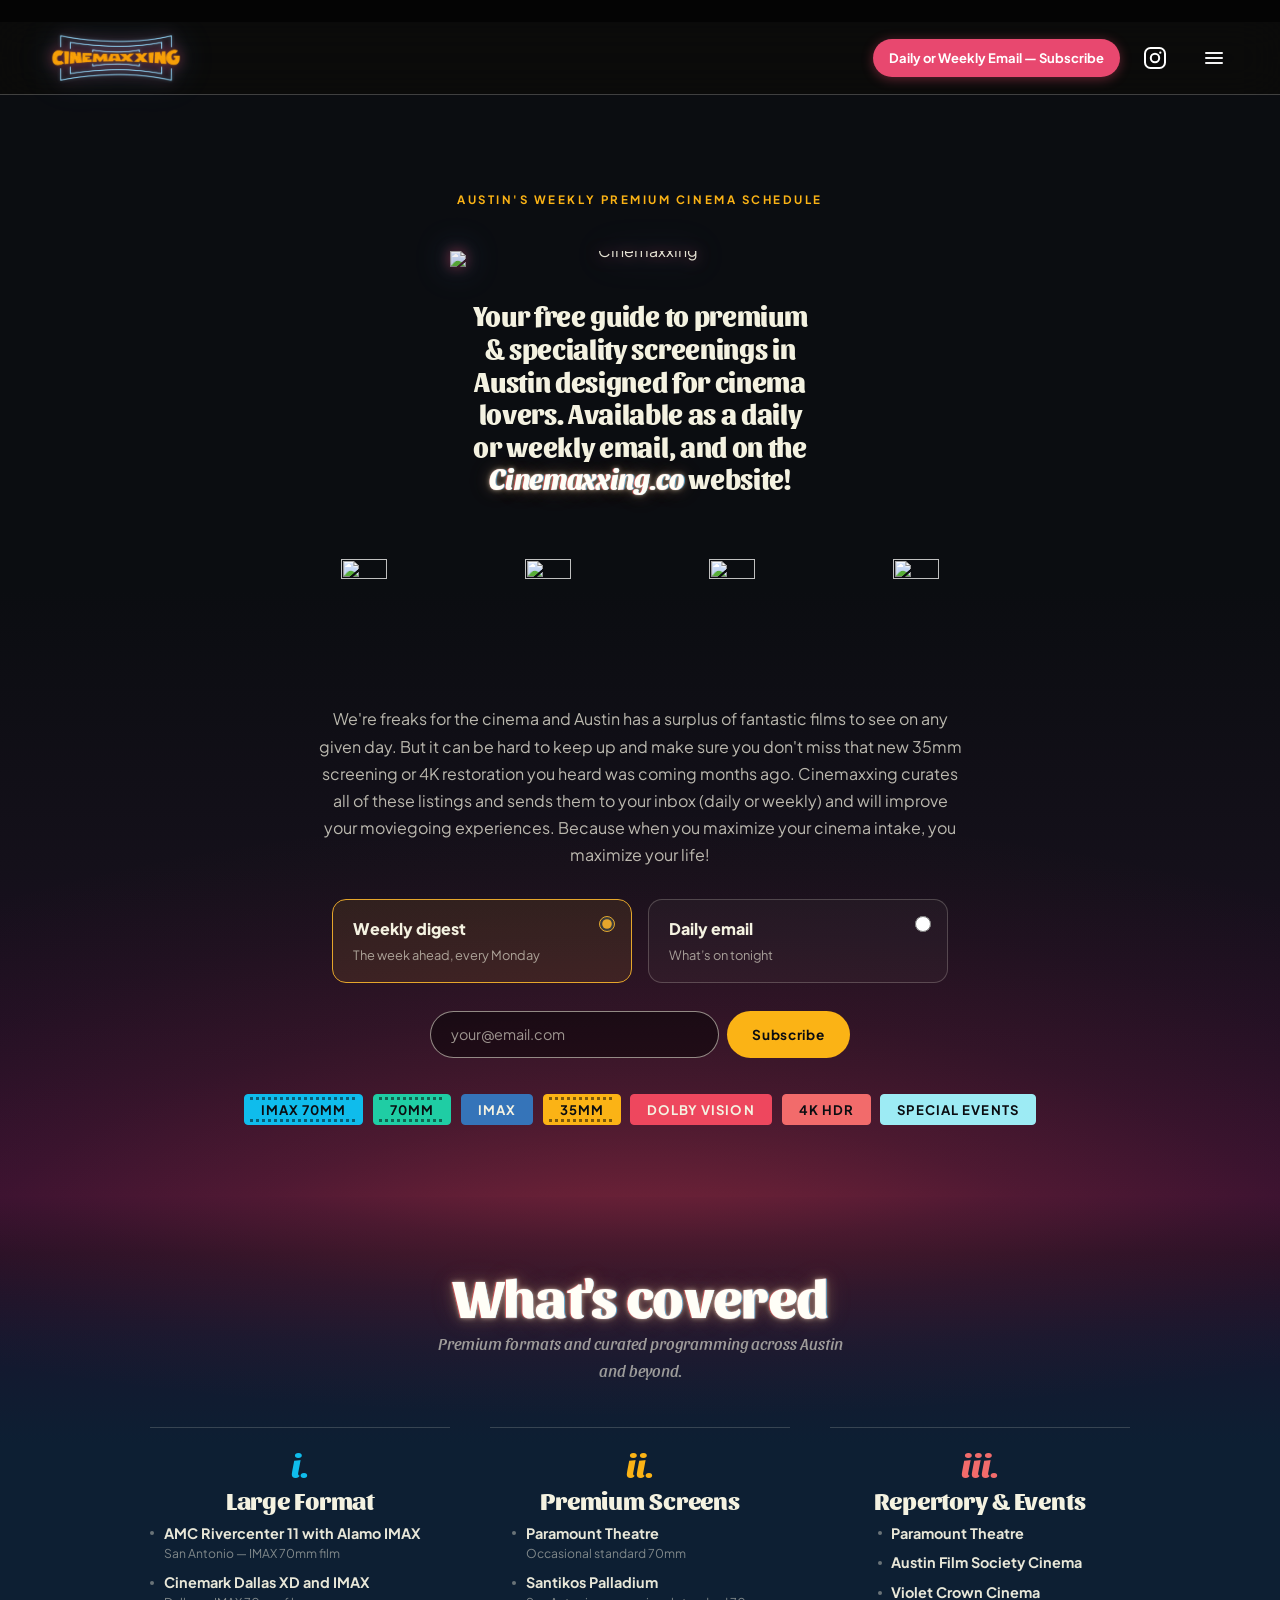
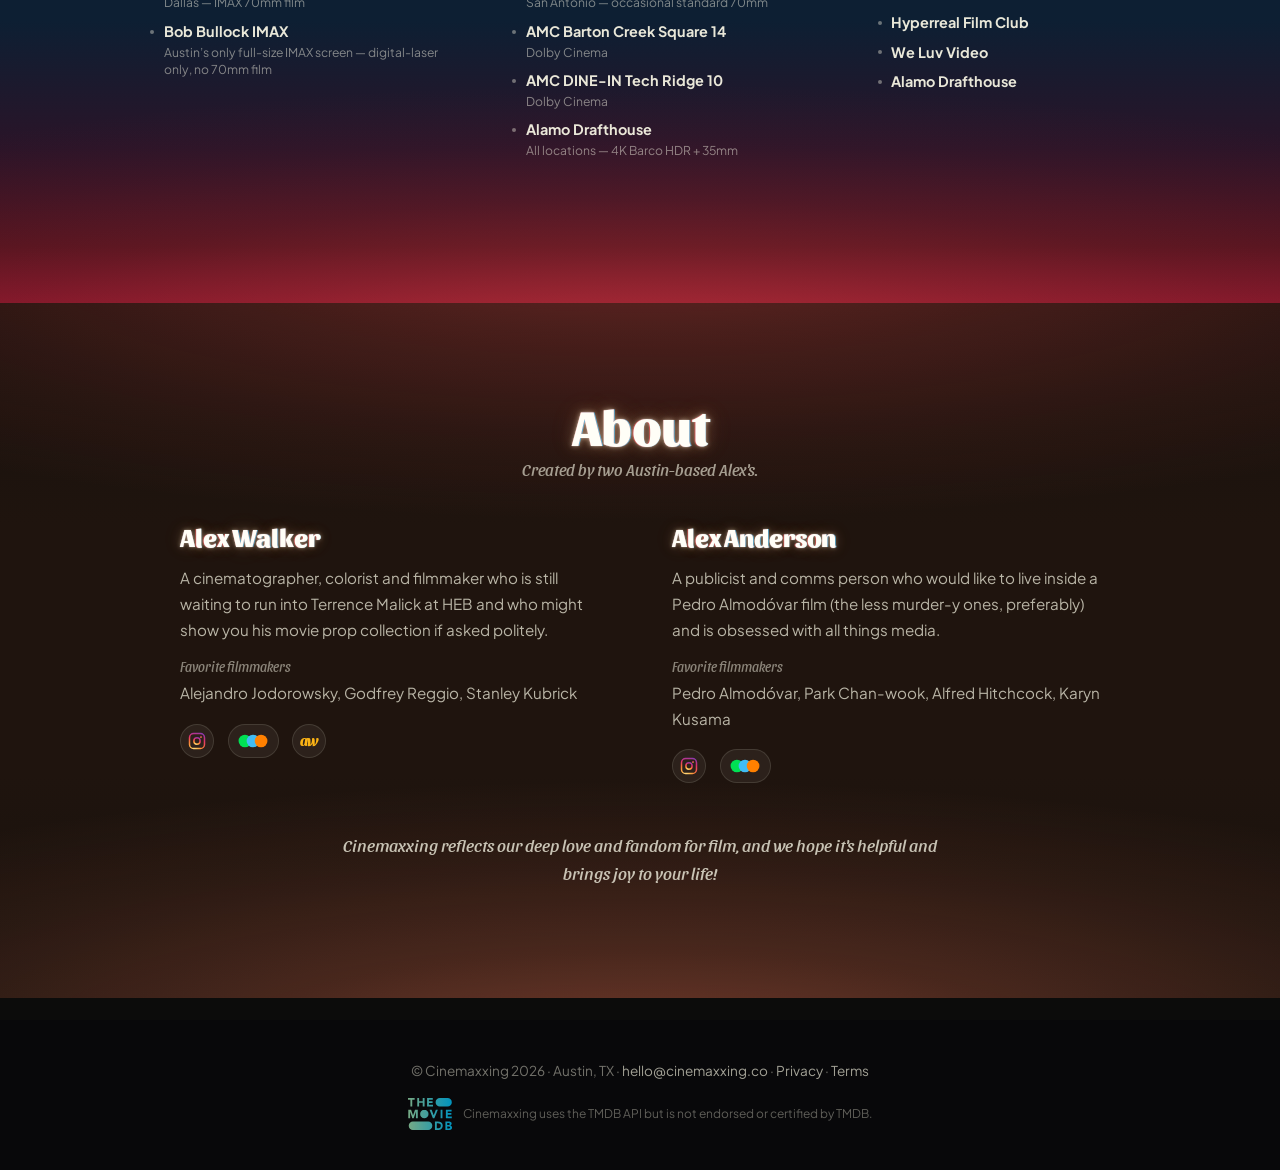
==== about/index.html @ e9d48e7e "Auto-publish cinemaxxing site (93 files)" ====
<!DOCTYPE html>
<html lang="en">
<head>
  <meta charset="utf-8">
  <meta name="viewport" content="width=device-width, initial-scale=1, viewport-fit=cover">
  <meta name="apple-mobile-web-app-capable" content="yes">
  <meta name="mobile-web-app-capable" content="yes">
  <meta name="apple-mobile-web-app-status-bar-style" content="black">
  <meta http-equiv="Cache-Control" content="no-cache, no-store, must-revalidate">
  <title>Who are we?? — Austin&#39;s film-format obsessives | Cinemaxxing</title>
  <meta name="description" content="What Cinemaxxing is, what we cover, how it works, and how to get the email.">
  <link rel="canonical" href="https://cinemaxxing.co/about/">
  <meta name="theme-color" content="#0b0b0b">
  <script type="application/ld+json">{"@context":"https://schema.org","@graph":[{"@type":"WebSite","@id":"https://cinemaxxing.co/#website","url":"https://cinemaxxing.co/","name":"Cinemaxxing","description":"Austin premium-format & repertory movie showtimes — IMAX, 70mm, 35mm film prints, Dolby — curated daily.","inLanguage":"en-US","publisher":{"@id":"https://cinemaxxing.co/#org"}},{"@type":"Organization","@id":"https://cinemaxxing.co/#org","name":"Cinemaxxing","url":"https://cinemaxxing.co/","logo":"https://alexwalker.co/img/cinemaxxing-icon.png","email":"hello@cinemaxxing.co","description":"Cinemaxxing curates Austin's premium-format and repertory cinema showtimes — IMAX, 70mm, 35mm film prints, Dolby Cinema, 4K and repertory — and sends them as a free daily or weekly email.","areaServed":{"@type":"City","name":"Austin, Texas"}}]}</script>
  <meta property="og:type" content="website">
  <meta property="og:site_name" content="Cinemaxxing">
  <meta property="og:title" content="Who are we?? — Austin&#39;s film-format obsessives | Cinemaxxing">
  <meta property="og:description" content="What Cinemaxxing is, what we cover, how it works, and how to get the email.">
  <meta property="og:url" content="https://cinemaxxing.co/about/">
  <meta property="og:image" content="https://cinemaxxing.co/s/og-image.png?v=87a37184">
  <meta property="og:image:width" content="1200">
  <meta property="og:image:height" content="630">
  <meta property="og:image:alt" content="Cinemaxxing — this week's Austin screenings, by format">
  <meta name="twitter:card" content="summary_large_image">
  <meta name="twitter:image" content="https://cinemaxxing.co/s/og-image.png?v=87a37184">
  <meta name="twitter:title" content="Who are we?? — Austin&#39;s film-format obsessives | Cinemaxxing">
  <meta name="twitter:description" content="What Cinemaxxing is, what we cover, how it works, and how to get the email.">
  <link rel="icon" type="image/png" href="/s/cinemaxxing-icon-rounded.png?v=3">
  <link rel="shortcut icon" type="image/png" href="/s/cinemaxxing-icon-rounded.png?v=3">
  <link rel="apple-touch-icon" href="/s/cinemaxxing-icon.png?v=3">
  <meta name="apple-mobile-web-app-title" content="Cinemaxxing">
  <link rel="stylesheet" href="/s/fonts.css?v=87a37184">
  <link rel="stylesheet" href="/s/app.css?v=87a37184">
<link rel="stylesheet" href="/s/cinemaxxing-orig.css?v=87a37184">
</head>
<body>
  <div class="sprockets sprockets-top" aria-hidden="true"></div>
  <!-- Title bar: full-height marquee logo · format scoreboard fills next to it · secondary nav -->
  <header class="titlebar">
    <div class="titlebar-row">
      <a class="brand" href="/" aria-label="Cinemaxxing"><img class="brand-img" src="/s/cinemaxxing-logo.png?v=87a37184" alt="Cinemaxxing"></a>
      <nav class="topnav-sec" aria-label="More">
        <a href="/" class="tnav tnav-back">← Back to schedule</a>
      </nav>
      <a href="/subscribe/" class="subscribe-cta">Daily or Weekly Email — Subscribe</a>
      <a class="ig" href="https://instagram.com/cinemaxxing_" aria-label="Cinemaxxing on Instagram" target="_blank" rel="noopener">
        <svg viewBox="0 0 24 24" aria-hidden="true" fill="none" stroke="currentColor" stroke-width="2" stroke-linecap="round" stroke-linejoin="round">
          <rect x="2" y="2" width="20" height="20" rx="5.5"/>
          <circle cx="12" cy="12" r="4.2"/>
          <circle cx="17.3" cy="6.7" r="1.15" fill="currentColor" stroke="none"/>
        </svg>
      </a>
      <button class="hamb hamb-tb" type="button" aria-label="Menu" aria-expanded="false" aria-controls="tbMenu">
        <svg viewBox="0 0 24 24" width="24" height="24" fill="none" stroke="currentColor" stroke-width="2" stroke-linecap="round" aria-hidden="true"><line x1="4" y1="7" x2="20" y2="7"/><line x1="4" y1="12" x2="20" y2="12"/><line x1="4" y1="17" x2="20" y2="17"/></svg>
      </button>
      <div class="hamb-menu hamb-menu-tb" id="tbMenu" hidden>
<a href="/">← Back to schedule</a><a href="/advance-tickets/">Advance Tickets</a><span class="hamb-soon">Austin Cinema Projector Guide<small>Coming soon</small></span>      </div>
    </div>
  </header>

  <!-- Section bar (sticky under the title bar): the main schedule tabs. The ACTIVE tab expands to
       carry the page heading + its screening/format summary + last-checked. -->

  <main class="bare" data-view="format">


<span id="top" aria-hidden="true" style="position:absolute;top:0;left:0;"></span>




<!-- ── HERO ── -->
<section class="hero has-leak-below">
  <div class="grain"></div>
  <div class="inner">
    <p class="eyebrow">Austin's Weekly Premium Cinema Schedule</p>
    <span class="cmx-logo"><img src="https://alexwalker.co/img/cinemaxxing-logo.png" alt="Cinemaxxing"></span>
    <h1>Your free guide to premium &amp; speciality screenings in Austin designed for cinema lovers. Available as a daily or weekly email, and on the <i>Cinemaxxing.co</i> website!</h1>
    <div class="hero-stills">
      <img src="https://alexwalker.co/img/cinemaxxing-still-1.jpg" alt="" loading="lazy" width="780"  height="332">
      <img src="https://alexwalker.co/img/cinemaxxing-still-4.jpg" alt="" loading="lazy" width="2420" height="1030">
      <img src="https://alexwalker.co/img/cinemaxxing-still-3.jpg" alt="" loading="lazy" width="1400" height="596">
      <img src="https://alexwalker.co/img/cinemaxxing-still-2.jpg" alt="" loading="lazy" width="1415" height="602">
    </div>
    <p class="hero-sub">We're freaks for the cinema and Austin has a surplus of fantastic films to see on any given day. But it can be hard to keep up and make sure you don't miss that new 35mm screening or 4K restoration you heard was coming months ago. Cinemaxxing curates all of these listings and sends them to your inbox (daily or weekly) and will improve your moviegoing experiences. Because when you maximize your cinema intake, you maximize your life!</p>
    <div class="form-block" id="subscribe">
      <div class="cadence-pick"><label class="cad-opt"><input type="radio" name="cadence" value="weekly" checked><span class="cad-title">Weekly digest</span><span class="cad-desc">The week ahead, every Monday</span></label><label class="cad-opt"><input type="radio" name="cadence" value="daily"><span class="cad-title">Daily email</span><span class="cad-desc">What’s on tonight</span></label></div><div class="form-wrap"><input type="email" id="email-a" placeholder="your@email.com"><button onclick="submitA()">Subscribe</button></div>
      <p class="success-msg" id="success-a"></p>
    </div>
    <div class="pills">
      <span class="pill p-70mm-imax">IMAX 70mm</span>
      <span class="pill p-70mm">70mm</span>
      <span class="pill p-imax">IMAX</span>
      <span class="pill p-35mm">35mm</span>
      <span class="pill p-dolby">Dolby Vision</span>
      <span class="pill p-hdr">4K HDR</span>
      <span class="pill p-event">Special Events</span>
    </div>
  </div>
</section>
<script>
(function(){
  // Hero logo — fire on first paint
  var hero = document.querySelector('.hero .cmx-logo');
  if (hero) {
    setTimeout(function(){ hero.classList.add('is-loaded'); }, 80);
    setTimeout(function(){ hero.classList.add('is-pulsing'); }, 1580);
  }

  // CTA back-to-top logo — same fade-in + one-shot pulse, but triggered the
  // first time it scrolls into view. The CTA section sits further down in the
  // DOM than this script, so wait for parse to finish before querying.
  var initCta = function(){
    var cta = document.querySelector('.cta-logo');
    if (!cta) return;
    var fire = function(){
      cta.classList.add('is-loaded');
      setTimeout(function(){ cta.classList.add('is-pulsing'); }, 1500);
    };
    if ('IntersectionObserver' in window) {
      var io = new IntersectionObserver(function(entries, obs){
        entries.forEach(function(e){
          if (e.isIntersecting) { fire(); obs.unobserve(e.target); }
        });
      }, {threshold:0.35});
      io.observe(cta);
    } else {
      fire();
    }
    cta.addEventListener('click', function(ev){
      ev.preventDefault();
      window.scrollTo({top:0, behavior:'smooth'});
      if (history.replaceState) history.replaceState(null, '', window.location.pathname);
    });
  };
  if (document.readyState === 'loading') {
    document.addEventListener('DOMContentLoaded', initCta);
  } else {
    initCta();
  }

  // Toggle body.is-touch based on whichever input type was used most
  // recently. The CSS .pill:hover rule is gated by body:not(.is-touch)
  // so iOS Safari's sticky-:hover never paints after a touch — but on
  // hybrid devices (iPad with mouse, Mac with trackpad+touchscreen
  // accessory) the user may switch back to mouse, in which case we
  // need to clear the flag so hover starts working again. pointerdown
  // exposes pointerType ("mouse" | "touch" | "pen") so we can flip
  // the body class in both directions as input changes.
  if ('PointerEvent' in window) {
    window.addEventListener('pointerdown', function(e){
      if (e.pointerType === 'touch') {
        document.body.classList.add('is-touch');
      } else if (e.pointerType === 'mouse') {
        document.body.classList.remove('is-touch');
      }
    }, true);
  } else {
    // Old-Safari fallback (pre-iOS 13): one-shot touchstart sets the
    // flag; can't unset on mouse because no pointer events to listen
    // for. Acceptable for the few users on a non-PointerEvent browser.
    window.addEventListener('touchstart', function markTouch(){
      document.body.classList.add('is-touch');
      window.removeEventListener('touchstart', markTouch);
    }, {passive:true, once:true});
  }

  // Format-pill touch handler — turns the hero pills' :hover effect into a
  // finger-drag-to-light-up interaction on touchscreens. :hover doesn't
  // fire during touchmove on iOS/Android, so we track the touch point in
  // JS and toggle .is-touched on the pill currently under the finger
  // (which the CSS rule pairs with :hover to deliver the same glow).
  // No-op on desktop — guarded on 'ontouchstart' so we don't add listeners
  // that aren't needed.
  var initPillTouch = function(){
    var pillsContainer = document.querySelector('.pills');
    if (!pillsContainer || !('ontouchstart' in window)) return;
    var lastPill = null;
    var pillAt = function(x, y){
      var el = document.elementFromPoint(x, y);
      while (el && el !== document.body) {
        if (el.classList && el.classList.contains('pill')) return el;
        el = el.parentNode;
      }
      return null;
    };
    var clearAll = function(){
      var lit = pillsContainer.querySelectorAll('.pill.is-touched');
      for (var i = 0; i < lit.length; i++) lit[i].classList.remove('is-touched');
      lastPill = null;
    };
    var handle = function(e){
      var t = e.touches && e.touches[0];
      if (!t) return;
      var pill = pillAt(t.clientX, t.clientY);
      if (pill === lastPill) return;
      if (lastPill) lastPill.classList.remove('is-touched');
      if (pill) pill.classList.add('is-touched');
      lastPill = pill;
    };
    // All listeners passive:true — no JS preventDefault anywhere. The
    // .pills element's `touch-action: pan-y` (in CSS) is what blocks
    // horizontal browser panning declaratively. That declaration is
    // checked synchronously by Safari at gesture-start, so vertical
    // scroll always commits on the very first touchmove of the next
    // gesture — no carry-over delay from the previous swipe (which
    // was the symptom of the passive:false approach where iOS would
    // wait for the touch handler to potentially preventDefault before
    // committing to scroll).
    pillsContainer.addEventListener('touchstart',  handle,    {passive:true});
    pillsContainer.addEventListener('touchmove',   handle,    {passive:true});
    pillsContainer.addEventListener('touchend',    clearAll,  {passive:true});
    pillsContainer.addEventListener('touchcancel', clearAll,  {passive:true});
  };
  if (document.readyState === 'loading') {
    document.addEventListener('DOMContentLoaded', initPillTouch);
  } else {
    initPillTouch();
  }
})();
</script>


<!-- ── EMAIL PREVIEW ── -->


<!-- ── WHAT'S COVERED ── -->
<section class="covered has-leak-above has-leak-below">
  <div class="grain"></div>
  <div class="inner">
    <h2>What's covered</h2>
    <p class="sec-sub">Premium formats and curated programming across Austin and beyond.</p>
    <div class="cov-grid">
      <div class="cov-group">
        <div class="cov-num">i.</div>
        <h3>Large Format</h3>
        <ul class="cov-list">
          <li><strong>AMC Rivercenter 11 with Alamo IMAX</strong><span>San Antonio — IMAX 70mm film</span></li>
          <li><strong>Cinemark Dallas XD and IMAX</strong><span>Dallas — IMAX 70mm film</span></li>
          <li><strong>Bob Bullock IMAX</strong><span>Austin’s only full-size IMAX screen — digital-laser only, no 70mm film</span></li>
        </ul>
      </div>
      <div class="cov-group">
        <div class="cov-num">ii.</div>
        <h3>Premium Screens</h3>
        <ul class="cov-list">
          <li><strong>Paramount Theatre</strong><span>Occasional standard 70mm</span></li>
          <li><strong>Santikos Palladium</strong><span>San Antonio — occasional standard 70mm</span></li>
          <li><strong>AMC Barton Creek Square 14</strong><span>Dolby Cinema</span></li>
          <li><strong>AMC DINE-IN Tech Ridge 10</strong><span>Dolby Cinema</span></li>
          <li><strong>Alamo Drafthouse</strong><span>All locations — 4K Barco HDR + 35mm</span></li>
        </ul>
      </div>
      <div class="cov-group">
        <div class="cov-num">iii.</div>
        <h3>Repertory &amp; Events</h3>
        <ul class="cov-list">
          <li><strong>Paramount Theatre</strong></li>
          <li><strong>Austin Film Society Cinema</strong></li>
          <li><strong>Violet Crown Cinema</strong></li>
          <li><strong>Hyperreal Film Club</strong></li>
          <li><strong>We Luv Video</strong></li>
          <li><strong>Alamo Drafthouse</strong></li>
        </ul>
      </div>
    </div>
  </div>
</section>



<!-- ── CTA — DEEP KODAK RED ── -->
<!-- The leak now lives INSIDE the CTA section so the CTA's content
     (positioned z-index:3 in .inner) always sits above the leak's coral
     glow. The leak uses absolute positioning to bleed up into the about
     section above, and its bottom extends deep into the CTA. -->
<section class="about standalone">
  <div class="grain"></div>
  <div class="inner">
    <h2>About</h2>
    <p class="sec-sub">Created by two Austin-based Alex's.</p>
    <div class="bios">
      <div class="bio">
        <h3>Alex Walker</h3>
        <p>A cinematographer, colorist and filmmaker who is still waiting to run into Terrence Malick at HEB and who might show you his movie prop collection if asked politely.</p>
        <p class="bio-favs"><span class="bio-favs-label">Favorite filmmakers</span>Alejandro Jodorowsky, Godfrey Reggio, Stanley Kubrick</p>
        <div class="bio-handles">
          <a href="https://www.instagram.com/Alex_Walker47/" target="_blank" rel="noopener" aria-label="Instagram">
            <svg viewBox="0 0 24 24" xmlns="http://www.w3.org/2000/svg" aria-hidden="true">
              <defs>
                <radialGradient id="igGradAW" cx="30%" cy="105%" r="120%">
                  <stop offset="0" stop-color="#FFDC80"/>
                  <stop offset=".25" stop-color="#FCAF45"/>
                  <stop offset=".5" stop-color="#F77737"/>
                  <stop offset=".75" stop-color="#E1306C"/>
                  <stop offset="1" stop-color="#833AB4"/>
                </radialGradient>
              </defs>
              <rect x="2" y="2" width="20" height="20" rx="5.5" ry="5.5" fill="none" stroke="url(#igGradAW)" stroke-width="2"/>
              <circle cx="12" cy="12" r="4.2" fill="none" stroke="url(#igGradAW)" stroke-width="2"/>
              <circle cx="17.4" cy="6.6" r="1.2" fill="url(#igGradAW)"/>
            </svg>
          </a>
          <a class="lb" href="https://letterboxd.com/awalker47/" target="_blank" rel="noopener" aria-label="Letterboxd">
            <svg viewBox="0 0 26 12" xmlns="http://www.w3.org/2000/svg" aria-hidden="true">
              <circle cx="6" cy="6" r="5.5" fill="#00E054"/>
              <circle cx="13" cy="6" r="5.5" fill="#40BCF4"/>
              <circle cx="20" cy="6" r="5.5" fill="#FF8000"/>
            </svg>
          </a>
          <a class="aw" href="https://alexwalker.co" target="_blank" rel="noopener" aria-label="alexwalker.co">aw</a>
        </div>
      </div>
      <div class="bio">
        <h3>Alex Anderson</h3>
        <p>A publicist and comms person who would like to live inside a Pedro Almodóvar film (the less murder-y ones, preferably) and is obsessed with all things media.</p>
        <p class="bio-favs"><span class="bio-favs-label">Favorite filmmakers</span>Pedro Almodóvar, Park Chan-wook, Alfred Hitchcock, Karyn Kusama</p>
        <div class="bio-handles">
          <a href="#" target="_blank" rel="noopener" aria-label="Instagram">
            <svg viewBox="0 0 24 24" xmlns="http://www.w3.org/2000/svg" aria-hidden="true">
              <defs>
                <radialGradient id="igGradAA" cx="30%" cy="105%" r="120%">
                  <stop offset="0" stop-color="#FFDC80"/>
                  <stop offset=".25" stop-color="#FCAF45"/>
                  <stop offset=".5" stop-color="#F77737"/>
                  <stop offset=".75" stop-color="#E1306C"/>
                  <stop offset="1" stop-color="#833AB4"/>
                </radialGradient>
              </defs>
              <rect x="2" y="2" width="20" height="20" rx="5.5" ry="5.5" fill="none" stroke="url(#igGradAA)" stroke-width="2"/>
              <circle cx="12" cy="12" r="4.2" fill="none" stroke="url(#igGradAA)" stroke-width="2"/>
              <circle cx="17.4" cy="6.6" r="1.2" fill="url(#igGradAA)"/>
            </svg>
          </a>
          <a class="lb" href="https://letterboxd.com/alexnoelle89/" target="_blank" rel="noopener" aria-label="Letterboxd">
            <svg viewBox="0 0 26 12" xmlns="http://www.w3.org/2000/svg" aria-hidden="true">
              <circle cx="6" cy="6" r="5.5" fill="#00E054"/>
              <circle cx="13" cy="6" r="5.5" fill="#40BCF4"/>
              <circle cx="20" cy="6" r="5.5" fill="#FF8000"/>
            </svg>
          </a>
        </div>
      </div>
    </div>
    <p class="about-closing">Cinemaxxing reflects our deep love and fandom for film, and we hope it's helpful and brings joy to your life!</p>
  </div>
</section>

<div class="reel"></div>

<footer>
  © Cinemaxxing 2026 · Austin, TX · <a href="mailto:hello@cinemaxxing.co">hello@cinemaxxing.co</a> · <a href="/privacy/">Privacy</a> · <a href="/terms/">Terms</a>
  <div class="tmdb-attr" style="margin:16px auto 0;max-width:540px;display:flex;align-items:center;justify-content:center;gap:11px;flex-wrap:wrap;opacity:.82;">
    <a href="https://www.themoviedb.org/" target="_blank" rel="noopener" style="flex:0 0 auto;line-height:0;">
      <img src="/s/tmdb-logo.svg" alt="The Movie Database (TMDB)" style="height:32px;width:auto;display:block;">
    </a>
    <span style="font-size:12px;line-height:1.45;text-align:left;">Cinemaxxing uses the TMDB API but is not endorsed or certified by TMDB.</span>
  </div>
</footer>


<script>
async function submitForm(inputId, successId) {
  const input = document.getElementById(inputId);
  const wrap  = input.closest('.form-wrap');
  const success = document.getElementById(successId);
  const email = (input.value || '').trim();
  if (!email || !email.includes('@')) {
    input.focus();
    input.style.borderColor = '#BC1F49';
    return;
  }
  input.disabled = true;
  const button = wrap.querySelector('button');
  if (button) { button.disabled = true; button.textContent = 'Subscribing…'; }
  try {
    const resp = await fetch('/api/subscribe', {
      method: 'POST',
      headers: { 'Content-Type': 'application/json', 'Accept': 'application/json' },
      body: JSON.stringify({ email, cadence: (document.querySelector('input[name=cadence]:checked') || {}).value || 'weekly' }),
    });
    const data = await resp.json().catch(() => ({}));
    if (resp.ok && data.ok) {
      wrap.style.display = 'none';
      success.style.display = 'block';
      success.textContent = data.status === 'already_subscribed'
        ? "You're already subscribed. See you Monday."
        : "You're in. See you Monday.";
    } else {
      input.disabled = false;
      if (button) { button.disabled = false; button.textContent = 'Subscribe'; }
      input.style.borderColor = '#BC1F49';
      success.style.display = 'block';
      success.style.color = '#BC1F49';
      success.textContent = (data && data.message) || 'Something went wrong. Try again.';
    }
  } catch (err) {
    input.disabled = false;
    if (button) { button.disabled = false; button.textContent = 'Subscribe'; }
    success.style.display = 'block';
    success.style.color = '#BC1F49';
    success.textContent = 'Network error. Try again in a moment.';
  }
}
function submitA()  { submitForm('email-a',  'success-a');  }
function submitA2() { submitForm('email-a2', 'success-a2'); }
document.querySelectorAll('.form-wrap input').forEach(inp => {
  inp.addEventListener('keydown', (e) => {
    if (e.key === 'Enter') {
      e.preventDefault();
      const btn = inp.closest('.form-wrap').querySelector('button');
      if (btn) btn.click();
    }
  });
});
</script>

<!-- Anonymous visitor counter + outbound-click tracker. Pings the
     movie-tool Flask backend over the Tailscale funnel. Hashed (IP + UA),
     no cookies, no third party. ESM keeps it tree-shakeable and matches
     the alexwalker.co pattern. JS-disabled clients fall back to anonymous
     via the <noscript> pixel. -->
<noscript>
  
</noscript>


  </main>


  <script src="/s/app.js?v=87a37184" defer></script>
  <div id="glass-wrapper"></div>
  <script defer src="/s/glass/container.js?v=87a37184"></script>
  <script defer src="/s/glass/button.js?v=87a37184"></script>
  <script defer src="/s/glass/glass-return-to-top.js?v=87a37184"></script>
  <!-- Anonymous first-party pageview pixel -> cinemaxxing visitor stats. Per-page path baked in at
       build time; tagged s=cinemaxxing so the backend never confuses it with alexwalker.co pings. -->
  <img src="/p.gif?s=cinemaxxing&p=/about/"
       alt="" width="1" height="1" referrerpolicy="origin-when-cross-origin"
       style="position:absolute;left:-9999px;top:-9999px;width:1px;height:1px;opacity:0;pointer-events:none;" aria-hidden="true">
</body>
</html>
---- s/fonts.css ----
/* latin-ext */
@font-face {
  font-family: 'Courier Prime';
  font-style: italic;
  font-weight: 400;
  font-display: swap;
  src: url(/s/fonts/6fc9ef99a1.woff2) format('woff2');
  unicode-range: U+0100-02BA, U+02BD-02C5, U+02C7-02CC, U+02CE-02D7, U+02DD-02FF, U+0304, U+0308, U+0329, U+1D00-1DBF, U+1E00-1E9F, U+1EF2-1EFF, U+2020, U+20A0-20AB, U+20AD-20C4, U+2113, U+2C60-2C7F, U+A720-A7FF;
}
/* latin */
@font-face {
  font-family: 'Courier Prime';
  font-style: italic;
  font-weight: 400;
  font-display: swap;
  src: url(/s/fonts/1bc2c83f08.woff2) format('woff2');
  unicode-range: U+0000-00FF, U+0131, U+0152-0153, U+02BB-02BC, U+02C6, U+02DA, U+02DC, U+0304, U+0308, U+0329, U+2000-206F, U+20AC, U+2122, U+2191, U+2193, U+2212, U+2215, U+FEFF, U+FFFD;
}
/* latin-ext */
@font-face {
  font-family: 'Courier Prime';
  font-style: italic;
  font-weight: 700;
  font-display: swap;
  src: url(/s/fonts/c9a7ec71e3.woff2) format('woff2');
  unicode-range: U+0100-02BA, U+02BD-02C5, U+02C7-02CC, U+02CE-02D7, U+02DD-02FF, U+0304, U+0308, U+0329, U+1D00-1DBF, U+1E00-1E9F, U+1EF2-1EFF, U+2020, U+20A0-20AB, U+20AD-20C4, U+2113, U+2C60-2C7F, U+A720-A7FF;
}
/* latin */
@font-face {
  font-family: 'Courier Prime';
  font-style: italic;
  font-weight: 700;
  font-display: swap;
  src: url(/s/fonts/0b7be2a840.woff2) format('woff2');
  unicode-range: U+0000-00FF, U+0131, U+0152-0153, U+02BB-02BC, U+02C6, U+02DA, U+02DC, U+0304, U+0308, U+0329, U+2000-206F, U+20AC, U+2122, U+2191, U+2193, U+2212, U+2215, U+FEFF, U+FFFD;
}
/* latin-ext */
@font-face {
  font-family: 'Courier Prime';
  font-style: normal;
  font-weight: 400;
  font-display: swap;
  src: url(/s/fonts/1fda6c5f88.woff2) format('woff2');
  unicode-range: U+0100-02BA, U+02BD-02C5, U+02C7-02CC, U+02CE-02D7, U+02DD-02FF, U+0304, U+0308, U+0329, U+1D00-1DBF, U+1E00-1E9F, U+1EF2-1EFF, U+2020, U+20A0-20AB, U+20AD-20C4, U+2113, U+2C60-2C7F, U+A720-A7FF;
}
/* latin */
@font-face {
  font-family: 'Courier Prime';
  font-style: normal;
  font-weight: 400;
  font-display: swap;
  src: url(/s/fonts/fcd7e4095c.woff2) format('woff2');
  unicode-range: U+0000-00FF, U+0131, U+0152-0153, U+02BB-02BC, U+02C6, U+02DA, U+02DC, U+0304, U+0308, U+0329, U+2000-206F, U+20AC, U+2122, U+2191, U+2193, U+2212, U+2215, U+FEFF, U+FFFD;
}
/* latin-ext */
@font-face {
  font-family: 'Courier Prime';
  font-style: normal;
  font-weight: 700;
  font-display: swap;
  src: url(/s/fonts/09ac2e3af8.woff2) format('woff2');
  unicode-range: U+0100-02BA, U+02BD-02C5, U+02C7-02CC, U+02CE-02D7, U+02DD-02FF, U+0304, U+0308, U+0329, U+1D00-1DBF, U+1E00-1E9F, U+1EF2-1EFF, U+2020, U+20A0-20AB, U+20AD-20C4, U+2113, U+2C60-2C7F, U+A720-A7FF;
}
/* latin */
@font-face {
  font-family: 'Courier Prime';
  font-style: normal;
  font-weight: 700;
  font-display: swap;
  src: url(/s/fonts/d5f7f47260.woff2) format('woff2');
  unicode-range: U+0000-00FF, U+0131, U+0152-0153, U+02BB-02BC, U+02C6, U+02DA, U+02DC, U+0304, U+0308, U+0329, U+2000-206F, U+20AC, U+2122, U+2191, U+2193, U+2212, U+2215, U+FEFF, U+FFFD;
}
/* cyrillic-ext */
@font-face {
  font-family: 'Plus Jakarta Sans';
  font-style: italic;
  font-weight: 200 800;
  font-display: swap;
  src: url(/s/fonts/142e765bc1.woff2) format('woff2');
  unicode-range: U+0460-052F, U+1C80-1C8A, U+20B4, U+2DE0-2DFF, U+A640-A69F, U+FE2E-FE2F;
}
/* vietnamese */
@font-face {
  font-family: 'Plus Jakarta Sans';
  font-style: italic;
  font-weight: 200 800;
  font-display: swap;
  src: url(/s/fonts/5c69085a8e.woff2) format('woff2');
  unicode-range: U+0102-0103, U+0110-0111, U+0128-0129, U+0168-0169, U+01A0-01A1, U+01AF-01B0, U+0300-0301, U+0303-0304, U+0308-0309, U+0323, U+0329, U+1EA0-1EF9, U+20AB;
}
/* latin-ext */
@font-face {
  font-family: 'Plus Jakarta Sans';
  font-style: italic;
  font-weight: 200 800;
  font-display: swap;
  src: url(/s/fonts/917695753a.woff2) format('woff2');
  unicode-range: U+0100-02BA, U+02BD-02C5, U+02C7-02CC, U+02CE-02D7, U+02DD-02FF, U+0304, U+0308, U+0329, U+1D00-1DBF, U+1E00-1E9F, U+1EF2-1EFF, U+2020, U+20A0-20AB, U+20AD-20C4, U+2113, U+2C60-2C7F, U+A720-A7FF;
}
/* latin */
@font-face {
  font-family: 'Plus Jakarta Sans';
  font-style: italic;
  font-weight: 200 800;
  font-display: swap;
  src: url(/s/fonts/f6b684fdd8.woff2) format('woff2');
  unicode-range: U+0000-00FF, U+0131, U+0152-0153, U+02BB-02BC, U+02C6, U+02DA, U+02DC, U+0304, U+0308, U+0329, U+2000-206F, U+20AC, U+2122, U+2191, U+2193, U+2212, U+2215, U+FEFF, U+FFFD;
}
/* cyrillic-ext */
@font-face {
  font-family: 'Plus Jakarta Sans';
  font-style: normal;
  font-weight: 200 800;
  font-display: swap;
  src: url(/s/fonts/fccbe4fa19.woff2) format('woff2');
  unicode-range: U+0460-052F, U+1C80-1C8A, U+20B4, U+2DE0-2DFF, U+A640-A69F, U+FE2E-FE2F;
}
/* vietnamese */
@font-face {
  font-family: 'Plus Jakarta Sans';
  font-style: normal;
  font-weight: 200 800;
  font-display: swap;
  src: url(/s/fonts/fdf1d5c3d9.woff2) format('woff2');
  unicode-range: U+0102-0103, U+0110-0111, U+0128-0129, U+0168-0169, U+01A0-01A1, U+01AF-01B0, U+0300-0301, U+0303-0304, U+0308-0309, U+0323, U+0329, U+1EA0-1EF9, U+20AB;
}
/* latin-ext */
@font-face {
  font-family: 'Plus Jakarta Sans';
  font-style: normal;
  font-weight: 200 800;
  font-display: swap;
  src: url(/s/fonts/9f6257e36e.woff2) format('woff2');
  unicode-range: U+0100-02BA, U+02BD-02C5, U+02C7-02CC, U+02CE-02D7, U+02DD-02FF, U+0304, U+0308, U+0329, U+1D00-1DBF, U+1E00-1E9F, U+1EF2-1EFF, U+2020, U+20A0-20AB, U+20AD-20C4, U+2113, U+2C60-2C7F, U+A720-A7FF;
}
/* latin */
@font-face {
  font-family: 'Plus Jakarta Sans';
  font-style: normal;
  font-weight: 200 800;
  font-display: swap;
  src: url(/s/fonts/fdb05bf0ea.woff2) format('woff2');
  unicode-range: U+0000-00FF, U+0131, U+0152-0153, U+02BB-02BC, U+02C6, U+02DA, U+02DC, U+0304, U+0308, U+0329, U+2000-206F, U+20AC, U+2122, U+2191, U+2193, U+2212, U+2215, U+FEFF, U+FFFD;
}
/* latin-ext */
@font-face {
  font-family: 'Sansita';
  font-style: italic;
  font-weight: 400;
  font-display: swap;
  src: url(/s/fonts/8d432b7440.woff2) format('woff2');
  unicode-range: U+0100-02BA, U+02BD-02C5, U+02C7-02CC, U+02CE-02D7, U+02DD-02FF, U+0304, U+0308, U+0329, U+1D00-1DBF, U+1E00-1E9F, U+1EF2-1EFF, U+2020, U+20A0-20AB, U+20AD-20C4, U+2113, U+2C60-2C7F, U+A720-A7FF;
}
/* latin */
@font-face {
  font-family: 'Sansita';
  font-style: italic;
  font-weight: 400;
  font-display: swap;
  src: url(/s/fonts/a08bb59742.woff2) format('woff2');
  unicode-range: U+0000-00FF, U+0131, U+0152-0153, U+02BB-02BC, U+02C6, U+02DA, U+02DC, U+0304, U+0308, U+0329, U+2000-206F, U+20AC, U+2122, U+2191, U+2193, U+2212, U+2215, U+FEFF, U+FFFD;
}
/* latin-ext */
@font-face {
  font-family: 'Sansita';
  font-style: italic;
  font-weight: 700;
  font-display: swap;
  src: url(/s/fonts/5f75d388a8.woff2) format('woff2');
  unicode-range: U+0100-02BA, U+02BD-02C5, U+02C7-02CC, U+02CE-02D7, U+02DD-02FF, U+0304, U+0308, U+0329, U+1D00-1DBF, U+1E00-1E9F, U+1EF2-1EFF, U+2020, U+20A0-20AB, U+20AD-20C4, U+2113, U+2C60-2C7F, U+A720-A7FF;
}
/* latin */
@font-face {
  font-family: 'Sansita';
  font-style: italic;
  font-weight: 700;
  font-display: swap;
  src: url(/s/fonts/91d7e556d9.woff2) format('woff2');
  unicode-range: U+0000-00FF, U+0131, U+0152-0153, U+02BB-02BC, U+02C6, U+02DA, U+02DC, U+0304, U+0308, U+0329, U+2000-206F, U+20AC, U+2122, U+2191, U+2193, U+2212, U+2215, U+FEFF, U+FFFD;
}
/* latin-ext */
@font-face {
  font-family: 'Sansita';
  font-style: italic;
  font-weight: 800;
  font-display: swap;
  src: url(/s/fonts/d5d9edd3b4.woff2) format('woff2');
  unicode-range: U+0100-02BA, U+02BD-02C5, U+02C7-02CC, U+02CE-02D7, U+02DD-02FF, U+0304, U+0308, U+0329, U+1D00-1DBF, U+1E00-1E9F, U+1EF2-1EFF, U+2020, U+20A0-20AB, U+20AD-20C4, U+2113, U+2C60-2C7F, U+A720-A7FF;
}
/* latin */
@font-face {
  font-family: 'Sansita';
  font-style: italic;
  font-weight: 800;
  font-display: swap;
  src: url(/s/fonts/a8833406c8.woff2) format('woff2');
  unicode-range: U+0000-00FF, U+0131, U+0152-0153, U+02BB-02BC, U+02C6, U+02DA, U+02DC, U+0304, U+0308, U+0329, U+2000-206F, U+20AC, U+2122, U+2191, U+2193, U+2212, U+2215, U+FEFF, U+FFFD;
}
/* latin-ext */
@font-face {
  font-family: 'Sansita';
  font-style: italic;
  font-weight: 900;
  font-display: swap;
  src: url(/s/fonts/b4a3958934.woff2) format('woff2');
  unicode-range: U+0100-02BA, U+02BD-02C5, U+02C7-02CC, U+02CE-02D7, U+02DD-02FF, U+0304, U+0308, U+0329, U+1D00-1DBF, U+1E00-1E9F, U+1EF2-1EFF, U+2020, U+20A0-20AB, U+20AD-20C4, U+2113, U+2C60-2C7F, U+A720-A7FF;
}
/* latin */
@font-face {
  font-family: 'Sansita';
  font-style: italic;
  font-weight: 900;
  font-display: swap;
  src: url(/s/fonts/fa162e4d23.woff2) format('woff2');
  unicode-range: U+0000-00FF, U+0131, U+0152-0153, U+02BB-02BC, U+02C6, U+02DA, U+02DC, U+0304, U+0308, U+0329, U+2000-206F, U+20AC, U+2122, U+2191, U+2193, U+2212, U+2215, U+FEFF, U+FFFD;
}
/* latin-ext */
@font-face {
  font-family: 'Sansita';
  font-style: normal;
  font-weight: 400;
  font-display: swap;
  src: url(/s/fonts/6114b47ba7.woff2) format('woff2');
  unicode-range: U+0100-02BA, U+02BD-02C5, U+02C7-02CC, U+02CE-02D7, U+02DD-02FF, U+0304, U+0308, U+0329, U+1D00-1DBF, U+1E00-1E9F, U+1EF2-1EFF, U+2020, U+20A0-20AB, U+20AD-20C4, U+2113, U+2C60-2C7F, U+A720-A7FF;
}
/* latin */
@font-face {
  font-family: 'Sansita';
  font-style: normal;
  font-weight: 400;
  font-display: swap;
  src: url(/s/fonts/64f185f0aa.woff2) format('woff2');
  unicode-range: U+0000-00FF, U+0131, U+0152-0153, U+02BB-02BC, U+02C6, U+02DA, U+02DC, U+0304, U+0308, U+0329, U+2000-206F, U+20AC, U+2122, U+2191, U+2193, U+2212, U+2215, U+FEFF, U+FFFD;
}
/* latin-ext */
@font-face {
  font-family: 'Sansita';
  font-style: normal;
  font-weight: 700;
  font-display: swap;
  src: url(/s/fonts/4f08402189.woff2) format('woff2');
  unicode-range: U+0100-02BA, U+02BD-02C5, U+02C7-02CC, U+02CE-02D7, U+02DD-02FF, U+0304, U+0308, U+0329, U+1D00-1DBF, U+1E00-1E9F, U+1EF2-1EFF, U+2020, U+20A0-20AB, U+20AD-20C4, U+2113, U+2C60-2C7F, U+A720-A7FF;
}
/* latin */
@font-face {
  font-family: 'Sansita';
  font-style: normal;
  font-weight: 700;
  font-display: swap;
  src: url(/s/fonts/9b462c4f64.woff2) format('woff2');
  unicode-range: U+0000-00FF, U+0131, U+0152-0153, U+02BB-02BC, U+02C6, U+02DA, U+02DC, U+0304, U+0308, U+0329, U+2000-206F, U+20AC, U+2122, U+2191, U+2193, U+2212, U+2215, U+FEFF, U+FFFD;
}
/* latin-ext */
@font-face {
  font-family: 'Sansita';
  font-style: normal;
  font-weight: 800;
  font-display: swap;
  src: url(/s/fonts/ef8c1eeca5.woff2) format('woff2');
  unicode-range: U+0100-02BA, U+02BD-02C5, U+02C7-02CC, U+02CE-02D7, U+02DD-02FF, U+0304, U+0308, U+0329, U+1D00-1DBF, U+1E00-1E9F, U+1EF2-1EFF, U+2020, U+20A0-20AB, U+20AD-20C4, U+2113, U+2C60-2C7F, U+A720-A7FF;
}
/* latin */
@font-face {
  font-family: 'Sansita';
  font-style: normal;
  font-weight: 800;
  font-display: swap;
  src: url(/s/fonts/54db195b02.woff2) format('woff2');
  unicode-range: U+0000-00FF, U+0131, U+0152-0153, U+02BB-02BC, U+02C6, U+02DA, U+02DC, U+0304, U+0308, U+0329, U+2000-206F, U+20AC, U+2122, U+2191, U+2193, U+2212, U+2215, U+FEFF, U+FFFD;
}
/* latin-ext */
@font-face {
  font-family: 'Sansita';
  font-style: normal;
  font-weight: 900;
  font-display: swap;
  src: url(/s/fonts/72098a8fb2.woff2) format('woff2');
  unicode-range: U+0100-02BA, U+02BD-02C5, U+02C7-02CC, U+02CE-02D7, U+02DD-02FF, U+0304, U+0308, U+0329, U+1D00-1DBF, U+1E00-1E9F, U+1EF2-1EFF, U+2020, U+20A0-20AB, U+20AD-20C4, U+2113, U+2C60-2C7F, U+A720-A7FF;
}
/* latin */
@font-face {
  font-family: 'Sansita';
  font-style: normal;
  font-weight: 900;
  font-display: swap;
  src: url(/s/fonts/22d85308f6.woff2) format('woff2');
  unicode-range: U+0000-00FF, U+0131, U+0152-0153, U+02BB-02BC, U+02C6, U+02DA, U+02DC, U+0304, U+0308, U+0329, U+2000-206F, U+20AC, U+2122, U+2191, U+2193, U+2212, U+2215, U+FEFF, U+FFFD;
}
---- s/app.css ----
/* Cinemaxxing next-gen — one shared stylesheet. Dark, film-grain, neon marquee. */
:root {
  --safe-top: env(safe-area-inset-top, 0px);
  --bg: #0b0b0b;
  --bg-2: #1b1b1b;
  --bg-3: #262626;
  --ink: #f3f3f3;
  --ink-2: #c2c2c2;
  --ink-3: #909090;
  --line: rgba(255, 255, 255, 0.22);
  --line-2: rgba(255, 255, 255, 0.34);
  --card-line: rgba(255, 255, 255, 0.46);
  --f-70mm: #1fcda4;  --f-imax: #4aa3e8;  --f-35mm: #e5a62b;  --f-dolby: #e8486f;  --f-hdr: #a78bfa;
  --f-more: #8a8a8a;
  --accent: #e8486f;          /* page highlight (pink) */
  --gold: #e8b64a;            /* pick-of-the-night highlight */
  --radius: 14px;
  --maxw: 1120px;
  font-synthesis: none;
}
* { box-sizing: border-box; }
/* Keep the hidden view (By format vs By time) actually hidden — a class rule like
   `.view-time{display:flex}` otherwise beats the UA `[hidden]{display:none}` and both show. */
[hidden] { display: none !important; }
/* Smooth cross-page tab navigation (View Transitions API); plain navigation where unsupported.
   The title + section bars are named so they stay put while the content crossfades. */
@view-transition { navigation: auto; }
.titlebar { view-transition-name: cmx-titlebar; }
.sectionbar { view-transition-name: cmx-sectionbar; }
html { -webkit-text-size-adjust: 100%; }
.sr-only { position: absolute; width: 1px; height: 1px; padding: 0; margin: -1px; overflow: hidden; clip: rect(0,0,0,0); white-space: nowrap; border: 0; }
body {
  margin: 0; color: var(--ink); line-height: 1.45;
  font-family: "Plus Jakarta Sans", system-ui, -apple-system, Segoe UI, Roboto, sans-serif;
  /* Original landing palette: ink base with navy/coral gradient bleed. */
  background: #0b0d11;
  background-image:
    radial-gradient(ellipse 120% 55% at 50% 108%, rgba(228, 72, 72, 0.16) 0%, transparent 62%),
    radial-gradient(90% 55% at 100% 0%, rgba(74, 163, 232, 0.08), transparent 60%),
    linear-gradient(to bottom, #0b0d11 0%, #0c0c0b 55%, #0a0a0a 100%);
  background-attachment: fixed;
}
/* The real analog film-grain from the original landing, as a fixed full-page overlay. */
body::before { content: ""; position: fixed; inset: 0; z-index: 0; pointer-events: none;
  background-image: url("https://alexwalker.co/img/cinemaxxing-grain.png");
  background-size: 240px 240px; background-repeat: repeat; opacity: 0.22; }
.titlebar, .sectionbar, .wrap, .sprockets, .foot { position: relative; z-index: 1; }
h1, h2, h3 { font-family: "Sansita", Georgia, serif; line-height: 1.1; text-wrap: balance; margin: 0; }
a { color: inherit; }

/* ── Sprockets (film perforation strips top & bottom) ─────────────────────────── */
.sprockets { height: 22px; background-color: #060606;
  background-image: url("https://alexwalker.co/img/cinemaxxing-perf-strip.png");
  background-size: auto 22px; background-repeat: repeat-x; background-position: left center;
  filter: brightness(0.6) saturate(0.85); opacity: 0.9; position: relative; z-index: 5; }

/* ── Title bar: full-height marquee logo · scoreboard · secondary nav · CTA · IG ── */
/* Top sprocket stays pinned above the title bar on every page. */
.sprockets-top { position: sticky; top: var(--safe-top); z-index: 40; }
/* iOS home-screen (standalone) app: fill the status-bar / notch strip with solid page colour so
   the header never sits under the status bar's progressive blur. No-op on non-notch (inset = 0). */
body::after { content: ""; position: fixed; top: 0; left: 0; right: 0; height: var(--safe-top);
  background: #060606; z-index: 60; pointer-events: none; }
.titlebar { position: sticky; top: calc(22px + var(--safe-top)); z-index: 30; background: rgba(12, 12, 12, 0.55);
  -webkit-backdrop-filter: saturate(165%) blur(22px); backdrop-filter: saturate(165%) blur(22px);
  border-bottom: 1px solid var(--line); }
.titlebar-row { display: flex; align-items: center; gap: 16px; flex-wrap: wrap;
  max-width: min(1380px, 96vw); margin: 0 auto; padding: 8px 20px; min-height: 68px; }
.brand { display: inline-flex; align-items: center; flex: none; }
.brand-img { height: 56px; width: auto; display: block;
  filter: drop-shadow(0 0 7px rgba(232, 72, 111, 0.6)) drop-shadow(0 0 16px rgba(74, 163, 232, 0.32));
  animation: marquee-glow 3.6s ease-in-out infinite; }
@keyframes marquee-glow {
  0%,100% { filter: drop-shadow(0 0 5px rgba(232,72,111,0.45)) drop-shadow(0 0 12px rgba(74,163,232,0.22)); }
  45% { filter: drop-shadow(0 0 11px rgba(232,72,111,0.85)) drop-shadow(0 0 24px rgba(74,163,232,0.5)); }
  48% { filter: drop-shadow(0 0 4px rgba(232,72,111,0.35)) drop-shadow(0 0 9px rgba(74,163,232,0.18)); }
  52% { filter: drop-shadow(0 0 10px rgba(232,72,111,0.78)) drop-shadow(0 0 20px rgba(74,163,232,0.44)); }
}
.topnav-sec { display: flex; align-items: center; gap: 26px; margin: 0 10px;
  /* neutralise the legacy landing CSS's blanket nav{} (sticky/bg/border/blur) on the about page */
  position: static; padding: 0; background: none; backdrop-filter: none; border: 0; box-shadow: none; }
.tnav { text-decoration: none; color: var(--ink-2); font-size: 13px; font-weight: 600; white-space: nowrap; }
.tnav:hover { color: #fff; } .tnav.on { color: #fff; box-shadow: inset 0 -2px 0 var(--gold); }
/* "Who are we??" — made prominent: a bright bordered pill, not a muted text link.
   Height matched to the Subscribe pill and the Instagram glyph. */
.tnav-about { color: var(--ink); font-weight: 700; border: 1.5px solid var(--line-2); border-radius: 999px;
  height: 38px; padding: 0 16px; display: inline-flex; align-items: center; box-sizing: border-box; }
.tnav-about:hover { color: #fff; border-color: #fff; background: var(--bg-2); }
.tnav-about.on { color: #fff; border-color: var(--gold); box-shadow: none; }
/* Greyed-out "coming soon" nav item — subtle, still links to the stub page. */
.tnav-soon { display: inline-flex; flex-direction: column; align-items: flex-start; gap: 1px;
  color: var(--ink-3); opacity: 0.55; line-height: 1.05; cursor: default; user-select: none; }
.tnav-soon small { font-size: 9px; font-weight: 700; letter-spacing: 0.1em; text-transform: uppercase;
  color: var(--ink-3); }
.subscribe-cta { background: var(--accent); color: #fff; font-weight: 700; font-size: 13px;
  text-decoration: none; height: 38px; padding: 0 16px; border-radius: 999px; white-space: nowrap;
  display: inline-flex; align-items: center; box-sizing: border-box;
  box-shadow: 0 2px 12px rgba(232, 72, 111, 0.4); }
.subscribe-cta:hover { filter: brightness(1.08); }
.ig { color: #fff; display: inline-flex; align-items: center; justify-content: center; flex: none;
  width: 38px; height: 38px; box-sizing: border-box;   /* white OUTLINE glyph — NO pink, no button */
  background: none; box-shadow: none; border: 0; border-radius: 0; padding: 0; filter: none; }
.ig svg { display: block; width: 24px; height: 24px; }
.ig:hover { color: var(--ink-2); }

/* Scoreboard (in the title bar; same tile size) — doubles as the format filter. */
.scoreboard { display: flex; gap: 7px; flex: 1; min-width: 0; overflow-x: auto; scrollbar-width: none; }
.scoreboard::-webkit-scrollbar { display: none; }
.score { flex: 0 0 auto; display: flex; flex-direction: column; align-items: center; justify-content: center; gap: 1px;
  width: 82px; padding: 7px 8px; border-radius: 10px; background: var(--bg-2); position: relative;
  border: 1.5px solid var(--card-line); color: var(--ink); cursor: default; font: inherit;
  transition: none; }
/* Each format tile wears its format's colour outline + glow, like the email blast / About hero pills. */
.score-70mm { border-color: var(--f-70mm); --pill-glow: var(--f-70mm); } .score-imax { border-color: var(--f-imax); --pill-glow: var(--f-imax); }
.score-35mm { border-color: var(--f-35mm); --pill-glow: var(--f-35mm); } .score-dolby { border-color: var(--f-dolby); --pill-glow: var(--f-dolby); } .score-hdr { border-color: var(--f-hdr); --pill-glow: var(--f-hdr); }
/* Film-format score cards (70mm, 35mm) wear the same film-perforation sprockets as the format badges. */
.score-70mm::before, .score-70mm::after,
.score-35mm::before, .score-35mm::after {
  content: ""; position: absolute; left: 6px; right: 6px; height: 2.5px; pointer-events: none;
  background-image: repeating-linear-gradient(90deg, var(--pill-glow) 0 2.5px, transparent 2.5px 5px); }
.score-70mm::before, .score-35mm::before { top: 3px; }
.score-70mm::after,  .score-35mm::after  { bottom: 3px; }
@media (prefers-reduced-motion: reduce) { .score, .score:hover { transition: none; transform: none; box-shadow: none; filter: none; } }
.score-label { font-size: 11px; font-weight: 700; letter-spacing: 0.04em; text-align: center; white-space: normal; line-height: 1.1; overflow-wrap: break-word; hyphens: none; }
.score-num { display: inline-flex; align-items: center; gap: 4px; }
.score-count { font-size: 17px; font-weight: 800; font-variant-numeric: tabular-nums; }
.score-face { width: 16px; height: 16px; }
.score-70mm .score-count{color:var(--f-70mm)} .score-70mm.score-on{border-color:var(--f-70mm);background:color-mix(in srgb,var(--f-70mm) 18%,var(--bg-2))}
.score-imax .score-count{color:var(--f-imax)} .score-imax.score-on{border-color:var(--f-imax);background:color-mix(in srgb,var(--f-imax) 18%,var(--bg-2))}
.score-35mm .score-count{color:var(--f-35mm)} .score-35mm.score-on{border-color:var(--f-35mm);background:color-mix(in srgb,var(--f-35mm) 18%,var(--bg-2))}
.score-dolby .score-count{color:var(--f-dolby)} .score-dolby.score-on{border-color:var(--f-dolby);background:color-mix(in srgb,var(--f-dolby) 18%,var(--bg-2))}
.score-hdr .score-count{color:var(--f-hdr)} .score-hdr.score-on{border-color:var(--f-hdr);background:color-mix(in srgb,var(--f-hdr) 18%,var(--bg-2))}
.score-zero { opacity: 0.45; }

/* ── Section bar (sticky under the title bar) ─────────────────────────────────── */
.sectionbar { position: sticky; top: calc(90px + var(--safe-top)); z-index: 25; background: rgba(14,14,14,0.5);
  -webkit-backdrop-filter: saturate(165%) blur(20px); backdrop-filter: saturate(165%) blur(20px);
  border-bottom: 1px solid var(--line); }
.sectionbar-row { display: flex; gap: 6px; max-width: min(1380px, 96vw); margin: 0 auto; padding: 0 16px;
  overflow-x: auto; scrollbar-width: none; align-items: stretch; justify-content: center; }
.sectionbar-row::-webkit-scrollbar { display: none; }
.sect { flex: 0 0 auto; text-decoration: none; color: var(--ink-2); font-size: 16px; font-weight: 700;
  padding: 14px 20px; border-bottom: 3px solid transparent; white-space: nowrap;
  display: inline-flex; align-items: center; justify-content: center; }
/* "Austin Cinema Projector Guide" tab — not yet live: non-clickable, muted, with Coming soon beneath. */
.sect-soon { color: var(--ink-3); cursor: default; display: inline-flex; flex-direction: column;
  align-items: flex-start; gap: 1px; line-height: 1.05; }
.sect-soon small { font-size: 9px; font-weight: 700; letter-spacing: 0.1em; text-transform: uppercase;
  color: var(--ink-3); opacity: 0.85; }
.sect:hover { color: #fff; }
.sect.on { color: #fff; border-bottom-color: var(--accent); }
/* Active tab expands to carry the heading + the screening/format summary + last-checked. */
.sect-wide { display: inline-flex; align-items: baseline; gap: 7px; background: rgba(255,255,255,0.05); }
.sect-title { font-family: "Sansita", serif; font-weight: 800; font-size: 18px; }
.sect-meta { color: var(--ink-3); font-weight: 600; font-size: 14px; }

/* ── Title bar + scoreboard relocation (Alex, 2026-10-10) ──────────────────────── */
/* Scoreboard moved OUT of the title bar → brand stays left, the nav/subscribe/IG group
   is pushed to the right. */
.titlebar-row .brand { margin-right: auto; }
/* Centered row, generous spacing between tabs (no divider lines) so Today / This Week / This Month /
   Advance read as distinct items, not one run-on line (Alex, 2026-10-10). */
.sectionbar-row { justify-content: center; gap: 42px; align-items: stretch; }
.sect { padding: 14px 4px; }
.sect:not(.on):hover { color: #fff; }

/* Active tab + its format cards = ONE unit, sharing a SINGLE continuous red underline (one element,
   one color — no seams). The inner tab/scoreboard carry no border of their own. */
.sect-active { display: inline-flex; align-items: center; gap: 12px; border-bottom: 3px solid var(--accent); }
.sect-active .sect { border-bottom: 0; }
.sect-active .scoreboard { border-bottom: 0; align-self: center; }

/* Format cards: compact ROUNDED RECTANGLES (not pills). */
.sectionbar .scoreboard { flex: 0 1 auto; align-items: center; gap: 7px; }
.sectionbar .score { flex-direction: row; width: auto; gap: 6px; padding: 6px 11px; border-radius: 9px; }
.sectionbar .score-label { font-size: 10px; max-width: 8.5em; }
.sectionbar .score-num { gap: 3px; }
.sectionbar .score-count { font-size: 14px; }
.sectionbar .score-face { width: 14px; height: 14px; }

/* Active tab heading — chromatic aberration + blue-phosphor halation, ported from the live site's
   hover/logo glow. Only the ACTIVE tab renders .sect-title, so only it glows (Alex, 2026-10-10). */
.sect-title {
  text-shadow:
    -0.4px 0 0 rgba(228, 72, 72, 0.55),
     0.4px 0 0 rgba(80, 200, 255, 0.55),
     0 0 6px  rgba(144, 200, 240, 0.55),
     0 0 18px rgba(144, 200, 240, 0.40),
     0 0 36px rgba(144, 200, 240, 0.22);
}

/* ── Content ─────────────────────────────────────────────────────────────────── */
.wrap { max-width: var(--maxw); margin: 0 auto; padding: 16px; }
.bare { width: 100%; margin: 0; padding: 0; position: relative; z-index: 1; }   /* full-bleed (About = original landing) */
.lede { margin-bottom: 10px; }
.lede-h { font-size: clamp(20px, 4vw, 26px); font-weight: 800; display: inline-block; margin-right: 10px; }
.lede-lens { font-family: "Plus Jakarta Sans"; font-size: 13px; font-weight: 600; color: var(--ink-2); }
.freshness { color: var(--ink-3); font-size: 12px; margin: 6px 0 0; }
.late-note { color: var(--f-35mm); font-size: 13px; font-weight: 600; margin: 6px 0 0; }

/* ── Pick of the night — a distinct GOLD bounding box, clear of the rest ───────── */
.pick { margin: 14px 0 30px; border: 2px solid var(--gold); border-radius: var(--radius); overflow: hidden;
  background: linear-gradient(180deg, color-mix(in srgb, var(--gold) 14%, var(--bg-2)), var(--bg-2));
  box-shadow: 0 0 0 1px rgba(232,182,74,0.25), 0 10px 30px rgba(0,0,0,0.4); }
.pick-tag { font-size: 11px; font-weight: 800; letter-spacing: 0.14em; text-transform: uppercase;
  color: #1a1203; background: var(--gold); padding: 5px 12px; display: inline-block; border-bottom-right-radius: 10px; }
.pick-body { display: flex; gap: 16px; padding: 12px 16px 16px; align-items: flex-start; }
.pick-poster { width: 92px; aspect-ratio: 2/3; object-fit: cover; border-radius: 8px; flex: none; background: var(--bg-3); }
.pick-info { min-width: 0; }
.pick-film { font-size: 21px; font-weight: 800; }
.pick-film .yr, .card-film .yr, .film-title .yr { font-family: "Plus Jakarta Sans"; font-weight: 500; color: var(--ink-3); font-size: 0.62em; }
.pick-film .badge { vertical-align: middle; margin-left: 6px; }
.pick-blurb { font-size: 14.5px; color: var(--ink); margin: 8px 0 8px; }
.pick-times { font-size: 13px; color: var(--ink-2); } .pick-times .t { margin-right: 6px; font-weight: 700; }

/* ── Controls: view slider (far left) + venue pills ──────────────────────────── */
.controls { display: flex; align-items: center; gap: 12px; margin: 0 0 16px; flex-wrap: wrap; }
.seg { position: relative; display: inline-flex; flex: none; background: var(--bg-2);
  border: 1px solid var(--line-2); border-radius: 999px; padding: 3px; }
.seg-knob { position: absolute; top: 3px; bottom: 3px; left: 3px; width: calc(50% - 3px);
  background: var(--accent); border-radius: 999px; transition: transform .2s ease;
  box-shadow: 0 2px 8px rgba(232,72,111,0.4); }
.seg[data-mode="time"] .seg-knob { transform: translateX(100%); }
.seg-opt { position: relative; z-index: 1; border: 0; background: transparent; color: var(--ink-2);
  font: inherit; font-size: 12.5px; font-weight: 700; padding: 7px 12px; border-radius: 999px; cursor: pointer;
  white-space: nowrap; min-width: 100px; text-align: center; }   /* equal widths so the knob + text line up */
.seg-opt.seg-on { color: #fff; }
/* Venue filter: the whole row lives inside ONE pill outline and scrolls within it, so a chip at the
   edge clips cleanly against the rounded border instead of dangling half-off mid-scroll (Alex 2026-10-10).
   flex:0 1 auto so the pill hugs its chips when few, and caps at the row width (scrolling) when many. */
.chips { display: flex; gap: 7px; overflow-x: auto; scrollbar-width: none; flex: 1; min-width: 0;
  border: 1px solid var(--line-2); border-radius: 999px; padding: 5px 12px; }
.chips::-webkit-scrollbar { display: none; }
/* Mobile venue picker — a native dropdown replaces the scrolling chip row (shown only on phones). */
.venue-select { display: none; flex: 1; min-width: 0; background: var(--bg-2); color: var(--ink);
  border: 1.5px solid var(--line-2); border-radius: 999px; padding: 9px 14px; font: inherit;
  font-size: 13px; font-weight: 600; appearance: auto; }
.chip { flex: 0 0 auto; font: inherit; font-size: 12.5px; font-weight: 600; color: var(--ink-2);
  background: var(--bg-2); border: 1.5px solid var(--line-2); border-radius: 999px; padding: 7px 13px; cursor: pointer; white-space: nowrap; }
.chip b { color: var(--ink-3); font-weight: 700; margin-left: 2px; }
.chip:hover { border-color: #fff; }
/* Active venue = clear BLUE outline (obvious which one is selected). */
.chip-on { background: color-mix(in srgb, var(--f-imax) 16%, var(--bg-2)); color: #fff;
  border-color: var(--f-imax);
  box-shadow: 0 0 0 1.5px var(--f-imax), 0 0 16px rgba(144,200,240,0.3);
  /* same chromatic-aberration + halation glow as the active tab heading, but more subtle */
  text-shadow: -0.3px 0 0 rgba(228,72,72,0.4), 0.3px 0 0 rgba(80,200,255,0.4), 0 0 7px rgba(144,200,240,0.45); }
.chip-on b { color: rgba(255,255,255,0.85); }
/* A venue chip left half-visible at the scroll edge pulses slowly to hint there's more to scroll. */
@keyframes chip-peek { 0%, 100% { box-shadow: 0 0 0 0 rgba(144,200,240,0); }
                       50% { box-shadow: 0 0 11px 1px rgba(144,200,240,0.6); } }
.chip-peek { animation: chip-peek 2.6s ease-in-out infinite; }
@media (prefers-reduced-motion: reduce) { .chip-peek { animation: none; } }

/* ── Format view: sections → one film per format → expandable venues/times ─────── */
.fmt-sec { margin: 20px 0; }
.fmt-h { display: flex; align-items: center; gap: 10px; margin-bottom: 12px; padding-bottom: 8px; border-bottom: 1px solid var(--line); }
.fmt-badge { font-size: 14px; font-weight: 800; padding: 4px 12px; border-radius: 8px; }
.fmt-count { color: var(--ink-3); font-size: 12.5px; }
.films { list-style: none; margin: 0; padding: 0; display: flex; flex-direction: column; gap: 10px; }
.film { border: 1.5px solid var(--card-line); border-radius: var(--radius); background: var(--bg-2); overflow: hidden;
  box-shadow: 0 6px 18px rgba(0,0,0,0.35); }
/* Film cards take their format section's colour outline, matching the email blast. */
.fmt-70mm .film { border-color: var(--f-70mm); } .fmt-imax .film { border-color: var(--f-imax); }
.fmt-35mm .film { border-color: var(--f-35mm); } .fmt-dolby .film { border-color: var(--f-dolby); }
.fmt-hdr .film { border-color: var(--f-hdr); } .fmt-more .film { border-color: var(--card-line); }
.film.open { box-shadow: 0 0 0 1px currentColor, 0 8px 22px rgba(0,0,0,0.4); }
.film-head { width: 100%; display: flex; align-items: center; gap: 14px; padding: 12px; background: transparent; border: 0; cursor: pointer; text-align: left; color: inherit; font: inherit; }
.film-poster { width: 104px; flex: none; }
.film-poster img { width: 104px; aspect-ratio: 2/3; object-fit: cover; border-radius: 8px; background: var(--bg-3); display: block; }
.poster-ph { width: 76px; aspect-ratio: 2/3; display: flex; align-items: center; justify-content: center; background: var(--bg-3); border-radius: 8px; font-family: "Sansita"; font-size: 30px; color: var(--ink-3); }
.film-meta { flex: 1; min-width: 0; }
.film-title { font-size: 18px; font-weight: 800; }
.film-sub { color: var(--ink-3); font-size: 12.5px; margin: 5px 0 0; }
.film-caret { margin-left: 8px; color: var(--ink-3); font-size: 18px; transition: transform .2s; }
.film.open .film-caret { transform: rotate(180deg); }
.film-detail { padding: 2px 14px 14px 132px; }   /* times align under the (larger) poster + title */
.fv { padding: 8px 0; border-top: 1px solid var(--line); }
.fv:first-child { border-top: 0; }
.fv-name { font-size: 13px; font-weight: 700; margin-bottom: 6px; } .fv-loc { color: var(--ink-3); font-weight: 400; }
.film-lb { display: inline-block; margin-top: 8px; font-size: 12px; color: var(--f-imax); text-decoration: none; }

/* ── Poster-tile grid: format sections on top, "More" below. Posters carry showtime pills; a tap
      opens the full detail modal. Compact tiles mean a lone premium film reads fine, never a
      stranded full-width card (Alex, 2026-10-10). ── */
/* Format sections flow + wrap, each sized to its own posters, so premium formats share a row and
   fill the space to the right (a lone Dolby film sits next to the HDR films, not alone). "More" is
   a full-width grid below the premium formats (Alex, 2026-10-10). */
.view-format { --pw: 150px;   /* one poster width for every section, premium and More alike */
  display: flex; flex-wrap: wrap; gap: 24px 44px; align-items: flex-start; padding-top: 16px; }
.psec { flex: 0 1 auto; margin: 0; }                               /* premium: size to content, flow */
.psec[data-format="more"] { flex: 1 1 100%; margin-top: 10px; }    /* More: full width, below premium */
.psec-h { margin-bottom: 12px; }
.posters { list-style: none; margin: 0; padding: 0;
  display: grid; grid-template-columns: repeat(auto-fill, var(--pw)); gap: 18px 14px; }
.ptile-btn { display: block; width: 100%; padding: 0; margin: 0; border: 0; background: none;
  text-align: left; font: inherit; color: inherit; cursor: pointer; }
.ptile-poster { position: relative; display: block; aspect-ratio: 2/3; border-radius: 10px;
  overflow: hidden; background: var(--bg-3); border: 1.5px solid var(--card-line);
  transition: transform .16s ease, border-color .16s ease; }
.ptile-poster img { width: 100%; height: 100%; object-fit: cover; display: block; }
.ptile-poster .poster-ph { display: flex; align-items: center; justify-content: center;
  width: 100%; height: 100%; color: var(--ink-3); font-weight: 800; font-size: 28px; }
.ptile-btn:hover .ptile-poster, .ptile-btn:focus-visible .ptile-poster {
  transform: translateY(-3px); border-color: var(--line-2); }
.ptile[data-format="70mm"] .ptile-poster { border-color: var(--f-70mm); }
.ptile[data-format="imax"] .ptile-poster { border-color: var(--f-imax); }
.ptile[data-format="35mm"] .ptile-poster { border-color: var(--f-35mm); }
.ptile[data-format="dolby"] .ptile-poster { border-color: var(--f-dolby); }
.ptile[data-format="hdr"] .ptile-poster { border-color: var(--f-hdr); }
/* No poster match → the venue's logo shown at its NATURAL size (never upscaled, so it always stays
   crisp), centered on a muted card and tinted to blend into the page. */
.ptile-poster:has(.poster-logo),
.tcard-poster:has(.poster-logo),
.fdetail-poster:has(.poster-logo) { display: flex; align-items: center; justify-content: center; background: var(--bg-3); }
.poster-logo { width: auto !important; height: auto !important; aspect-ratio: auto !important;
  max-width: 74% !important; max-height: 56% !important; object-fit: contain;
  filter: grayscale(0.85) brightness(0.92) opacity(0.62); }
.ptile-times { position: absolute; inset-inline: 0; bottom: 0; display: flex; flex-wrap: wrap;
  gap: 4px; padding: 24px 6px 6px; background: linear-gradient(to top, rgba(0,0,0,.95), rgba(0,0,0,0)); }
.ptime { font-size: 10.5px; font-weight: 700; font-variant-numeric: tabular-nums; line-height: 1;
  padding: 3px 6px; border-radius: 6px; color: #fff;
  background: rgba(14,14,14,.74); border: 1px solid rgba(255,255,255,.3);
  box-shadow: 0 1px 2px rgba(0,0,0,.4); }
.ptime-more { background: rgba(14,14,14,.9); }
/* Sold-out status, visible on the tile itself (no need to open the card). */
.ptime-sold { text-decoration: line-through; color: #ffb4b4; opacity: .8;
  border-color: rgba(229,72,72,.55); background: rgba(70,14,14,.78); }
.ptile-event { position: absolute; top: 7px; left: 7px; z-index: 3; max-width: calc(100% - 14px); font-size: 9.5px; font-weight: 800; letter-spacing: .02em; text-transform: uppercase; color: #fff; background: var(--accent); border-radius: 5px; padding: 2px 6px; line-height: 1.1; box-shadow: 0 1px 6px rgba(0,0,0,.5); }
.fdetail-event { color: var(--ink); font-size: 13.5px; line-height: 1.55; margin: 10px 0 2px; padding-left: 12px; border-left: 3px solid var(--accent); }
.tcard-event { align-self: flex-start; margin-top: 4px; display: inline-block; font-size: 9.5px; font-weight: 800; letter-spacing: .02em; text-transform: uppercase; color: #fff; background: var(--accent); border-radius: 4px; padding: 2px 6px; }
.ptile-soldout { position: absolute; top: 7px; left: 7px; z-index: 2;
  font-size: 9.5px; font-weight: 800; letter-spacing: .6px; text-transform: uppercase;
  color: #fff; background: #d33; padding: 3px 6px; border-radius: 5px;
  box-shadow: 0 1px 3px rgba(0,0,0,.5); }
.ptile-title { display: block; margin-top: 7px; font-size: 12.5px; font-weight: 600; line-height: 1.25;
  display: -webkit-box; -webkit-line-clamp: 2; -webkit-box-orient: vertical; overflow: hidden; }
.ptile-title .yr { color: var(--ink-3); font-weight: 500; }
@media (prefers-reduced-motion: reduce) { .ptile-poster { transition: none; } }

/* ── Detail modal ── */
.modal { position: fixed; inset: 0; z-index: 100; display: flex; align-items: center;
  justify-content: center; padding: 20px; }
.modal[hidden] { display: none; }
.modal-backdrop { position: absolute; inset: 0; background: rgba(0,0,0,.6);
  -webkit-backdrop-filter: blur(7px); backdrop-filter: blur(7px); opacity: 0; transition: opacity .22s ease; }
.modal-card { position: relative; width: 100%; max-width: 760px; max-height: 86vh; overflow-y: auto;
  overscroll-behavior: contain;   /* no scroll-chaining / rubber-band out to the page */
  background: var(--bg-2); border: 1px solid var(--card-line); border-radius: 18px; padding: 22px;
  opacity: 0; transform: scale(.955) translateY(10px);
  transition: opacity .24s ease, transform .26s cubic-bezier(.2,.75,.2,1); }
.modal.open .modal-backdrop { opacity: 1; }
.modal.open .modal-card { opacity: 1; transform: none; }
.modal-x { position: absolute; z-index: 5; top: 8px; right: 12px; width: 34px; height: 34px; border: 0; display: inline-flex; align-items: center; justify-content: center; padding: 0; text-align: center;
  background: none; color: var(--ink-3); font-size: 26px; line-height: 1; cursor: pointer; border-radius: 8px; }
.modal-x:hover { color: var(--ink); background: var(--bg-3); }
@media (prefers-reduced-motion: reduce) { .modal-backdrop, .modal-card { transition: none; } }
/* Poster fills the full height of the card (inset by the card padding); ALL text is a single
   column to its right. */
.fdetail { position: relative; display: flex; gap: 20px; align-items: flex-start; }
.fdetail-poster { width: 230px; flex: none; aspect-ratio: 2/3; }
.fdetail-poster img, .fdetail-poster .poster-ph { width: 100%; aspect-ratio: 2/3; height: auto;
  object-fit: cover; border-radius: 10px; background: var(--bg-3); display: block; }
.fdetail-poster .poster-ph { display: flex; align-items: center; justify-content: center;
  color: var(--ink-3); font-weight: 800; font-size: 44px; }
.fdetail-main { flex: 1; min-width: 0; display: flex; flex-direction: column; gap: 8px; }
.fdetail-main .badge { align-self: flex-start; }   /* size the format chip to its text, not full width */
.fdetail-badges { align-self: flex-start; display: inline-flex; align-items: center; gap: 6px; flex-wrap: wrap; }
.fdetail-soldout { align-self: flex-start; display: inline-block; font-size: 10px; font-weight: 800;
  letter-spacing: .6px; text-transform: uppercase; color: #fff; background: #d33;
  padding: 3px 8px; border-radius: 5px; box-shadow: 0 1px 2px rgba(0,0,0,.45); }
/* Reserve clearance for the absolute close (×) button so a long title can never run under it. */
.fdetail-title { font-size: 22px; font-weight: 800; line-height: 1.15; margin: 2px 0 0; padding-right: 48px; overflow-wrap: anywhere; }
.fdetail-title .yr { font-weight: 500; color: var(--ink-3); font-size: 0.62em; }
.fdetail-facts { font-size: 12.5px; color: var(--ink-3); font-variant-numeric: tabular-nums; }
.fdetail-syn { font-size: 13.5px; line-height: 1.5; color: var(--ink-2); margin: 10px 0 4px; }
.fdetail-venues { margin-top: 12px; border-top: 1px solid var(--line); padding-top: 12px; }
.fdetail-venues .fv { padding: 7px 0; }
.fdetail-venues .fv + .fv { border-top: 1px solid var(--line); }
/* Clickable showtimes get a ↗ so they read as ticket links, like the Letterboxd link. Sold-out
   times are plain <span>s, so they stay arrow-free. */
.fdetail-venues a.t::after { content: "↗"; margin-left: 4px; font-size: 0.82em; opacity: 0.75; }
/* Venue logos pinned to the lower-right corner of the detail overlay card. */
.fdetail-venue-icons { position: absolute; right: 0; bottom: 0; display: flex; align-items: flex-end; gap: 14px; }
.fdetail-venue-icons img { height: 34px; width: auto; max-width: 84px; object-fit: contain;
  opacity: 0.5; filter: grayscale(1); transition: opacity .15s ease, filter .15s ease; }
.fdetail-venue-icons img:hover { opacity: 0.95; filter: none; }
/* Mobile: tighter modal + poster gaps; posters stay ~2-up on a phone via the auto-fill min. */
@media (max-width: 520px) {
  .modal { padding: 12px; align-items: center; }   /* vertically centered on phones, not a bottom sheet */
  .modal-card { padding: 16px; border-radius: 16px; max-height: 92vh; }
  .fdetail-poster, .fdetail-poster img, .fdetail-poster .poster-ph { width: 120px; }
  .fdetail-title { font-size: 19px; }
  .posters { gap: 14px 10px; }
  /* Premium sections go full-width + responsive on a phone so a many-film unit never overflows. */
  .psec { flex-basis: 100%; }
  .psec .posters { grid-template-columns: repeat(auto-fill, minmax(104px, 1fr)) !important; }
}
/* a single-screening section has one film → it fills its half-section (overrides the 2-col grid) */
.view-format .fmt-sec-single .films { display: flex; grid-template-columns: none; }
/* Cleaner card: poster + ONE tight content column (title · Letterboxd · venue/time pills). Kills
   the wasted indent + empty space of the old head/detail split; times are inline pills (Alex 2026-10-10). */
.film { display: flex; gap: 14px; align-items: flex-start; padding: 12px; overflow: visible; }
.film-body { flex: 1; min-width: 0; display: flex; flex-direction: column; gap: 6px; }
.film-body .fv { padding: 0; border-top: 0; }
.film-body .fv + .fv { margin-top: 5px; }
.film-title { font-size: 18px; line-height: 1.2; margin: 0; }   /* clearly larger than the venue text (.fv-name, 13px) */
.film-lb { margin-top: 0; }

/* ── Time view: flat cards ───────────────────────────────────────────────────── */
.view-time.cards { list-style: none; margin: 0; padding: 0; display: grid; grid-template-columns: 1fr; gap: 12px; }
.card { display: flex; gap: 12px; background: var(--bg-2); border: 1.5px solid var(--card-line); border-radius: var(--radius); padding: 12px; box-shadow: 0 6px 18px rgba(0,0,0,0.35); }
.card-poster { position: relative; width: 62px; flex: none; }
.card-poster img { width: 62px; aspect-ratio: 2/3; object-fit: cover; border-radius: 8px; background: var(--bg-3); display: block; }
.card-poster-empty { width: 62px; aspect-ratio: 2/3; display: flex; align-items: center; justify-content: center; background: var(--bg-3); border-radius: 8px; }
.card-body { min-width: 0; flex: 1; }
.card-film { font-size: 16px; font-weight: 700; } .card-film a { text-decoration: none; }
.card-venue { font-size: 12px; color: var(--ink-3); margin: 2px 0 8px; }
.card-note { font-size: 12px; color: var(--ink-3); margin: 6px 0 0; }

/* Shared time pills + badges */
.times { display: flex; flex-wrap: wrap; gap: 6px; }
.t { font-size: 13px; font-weight: 600; font-variant-numeric: tabular-nums; padding: 4px 9px; border-radius: 8px;
  background: var(--bg-3); border: 1px solid var(--line); text-decoration: none; color: var(--ink); }
a.t:hover { border-color: var(--line-2); } .t em { font-style: normal; color: var(--ink-3); font-size: .85em; }
.t-sold { text-decoration: line-through; color: #ffb4b4; opacity: 0.85; }
.card-sold { opacity: 0.72; }
.badge { font-size: 10px; font-weight: 800; letter-spacing: 0.05em; padding: 2px 7px; border-radius: 6px; color: #06120f; display: inline-block; }
.badge-70mm{background:var(--f-70mm)} .badge-imax{background:var(--f-imax);color:#04121f} .badge-35mm{background:var(--f-35mm)}
.badge-dolby{background:var(--f-dolby);color:#fff} .badge-hdr{background:var(--f-hdr);color:#140b2e} .badge-more{background:var(--f-more);color:#0a0a0a}
/* Film-format badges wear film-perforation sprockets along their top + bottom edges —
   two rows of little notched holes, like a strip of film. */
.badge-70mm, .badge-35mm { position: relative; padding-block: 6px; }
.badge-70mm::before, .badge-70mm::after,
.badge-35mm::before, .badge-35mm::after {
  content: ""; position: absolute; left: 4px; right: 4px; height: 2.5px;
  background-image: repeating-linear-gradient(90deg,
    rgba(0,0,0,0.6) 0 2.5px, transparent 2.5px 5px);
}
.badge-70mm::before, .badge-35mm::before { top: 2px; }
.badge-70mm::after,  .badge-35mm::after  { bottom: 2px; }
.badge-corner { position: absolute; top: 5px; left: 5px; }
.empty, .empty-filtered { color: var(--ink-3); text-align: center; padding: 28px 0; }

/* ── Subscribe strip / shared sections ───────────────────────────────────────── */
.subscribe-strip { width: fit-content; max-width: 100%; margin: 96px auto 8px; padding: 8px 0; text-align: center; }
.subscribe-strip h2 { font-size: 21px; font-weight: 800; } .subscribe-strip p { color: var(--ink-2); font-size: 14px; margin: 6px 0 12px; }
.btn { display: inline-block; background: var(--accent); color: #fff; text-decoration: none; font-weight: 700; padding: 11px 18px; border-radius: 999px; box-shadow: 0 2px 12px rgba(232,72,111,0.4); }
.section-h { font-size: 21px; font-weight: 800; margin: 24px 0 10px; }
.editorial { color: var(--ink-2); font-size: 13.5px; font-style: italic; margin: 8px 0 0; }

/* Day strip (week/month) */
.daystrip { display: flex; gap: 8px; overflow-x: auto; scrollbar-width: none; margin: 14px 0; }
.daystrip::-webkit-scrollbar { display: none; }
.daypill { flex: 0 0 auto; text-decoration: none; color: var(--ink-2); font-size: 13px; font-weight: 600; background: var(--bg-2); border: 1.5px solid var(--line-2); border-radius: 999px; padding: 7px 13px; }
.daypill b { color: var(--ink-3); }
.day { margin: 22px 0; scroll-margin-top: 130px; } .day-h { font-size: 22px; font-weight: 800; margin-bottom: 12px; padding-bottom: 6px; border-bottom: 1px solid var(--line); }
.cards { list-style: none; margin: 0; padding: 0; display: grid; grid-template-columns: 1fr; gap: 12px; }

/* ── This Week: venue filter on top, then a day selector, then the selected day's grid ── */
.controls-week { padding-top: 14px; margin-bottom: 4px; }
/* Day selector spans the full body width (same margins as the venue chips); each day is backed by a
   zoomed, low-contrast poster from that day — gray when inactive, brand-tinted colour when selected. */
/* The day selector breaks slightly beyond the body margins so it reads as its own distinct band.
   Every day is always visible — the cards flex to fill the row, never scroll. */
.week-days { display: flex; gap: 8px; padding: 18px 0 12px; margin: 4px -32px 26px; }
.week-day { flex: 1 1 0; min-width: 0; position: relative; overflow: hidden; isolation: isolate;
  display: flex; flex-direction: column; align-items: center; gap: 3px;
  padding: 18px 6px; border: 1.5px solid var(--card-line); border-radius: 0;   /* sharp corners */
  background: var(--bg-2); color: #fff; cursor: pointer; font: inherit;
  transition: border-color .16s ease, box-shadow .18s ease, transform .16s ease; }
.week-day::after { content: ""; position: absolute; inset: 0; z-index: -2;
  background: var(--day-bg, none) center/cover no-repeat; transform: scale(1.7);
  filter: grayscale(100%) brightness(0.68) contrast(1.02); transition: filter .2s ease; }
.week-day::before { content: ""; position: absolute; inset: 0; z-index: -1;
  background: linear-gradient(180deg, rgba(14,14,14,0.34), rgba(14,14,14,0.7)); transition: background .2s ease; }
.week-day:hover { transform: translateY(-3px); border-color: var(--line-2); }   /* same lift as the posters */
.week-day:active { transform: scale(0.97); }
.week-day-dow { font-family: "Sansita", Georgia, serif; font-weight: 800; white-space: nowrap;
  font-size: clamp(12px, 1.55vw, 21px); line-height: 1.05; text-shadow: 0 1px 4px rgba(0,0,0,0.75); }
.week-day-date { font-size: 12px; color: rgba(255,255,255,0.82); font-variant-numeric: tabular-nums;
  text-shadow: 0 1px 3px rgba(0,0,0,0.75); }
.week-day-on { border-color: var(--day-tint, var(--accent));
  /* NO color-mix here — one unsupported layer drops the WHOLE box-shadow (no ring/line) on some
     Safari versions, which is why the outline stayed grey on mobile. Plain tint layers only. */
  box-shadow: 0 0 0 2px var(--day-tint, var(--accent)),           /* always-visible ring */
    inset 0 -4px 0 var(--day-tint, var(--accent)),                /* + a clear highlight line */
    0 0 20px -4px var(--day-tint, var(--accent)); }               /* subtle glow */
.week-day-on::after { filter: brightness(0.82) contrast(1.05) saturate(1.35); }
.week-day-on::before { background: linear-gradient(180deg,
    color-mix(in srgb, var(--day-tint, var(--accent)) 40%, rgba(14,14,14,0.28)), rgba(14,14,14,0.72)); }
/* selected day = a distinct, fun treatment: italic Sansita, a touch bigger, with the SAME
   chromatic-aberration + halation glow as the active tab title */
.week-day-on .week-day-dow {
  font-style: italic; font-size: clamp(13px, 1.75vw, 23px); letter-spacing: -0.01em;
  text-shadow: 0 1px 4px rgba(0,0,0,0.7),
    -0.4px 0 0 rgba(228,72,72,0.55), 0.4px 0 0 rgba(80,200,255,0.55),
    0 0 6px rgba(144,200,240,0.55), 0 0 18px rgba(144,200,240,0.40), 0 0 36px rgba(144,200,240,0.22); }
.week-body .dayviews { animation: week-fade .22s ease; }
@keyframes week-fade { from { opacity: 0; transform: translateY(6px); } to { opacity: 1; transform: none; } }
@media (prefers-reduced-motion: reduce) { .week-body .dayviews { animation: none; } }
/* iPad / narrow laptop: the full one-row sectionbar (heading + 5 cards + Advance + Projector)
   is wider than the screen. Keep the heading + all 5 format cards at FULL SIZE on one row, and
   move the two secondary nav tabs into the existing title-bar hamburger (same as the phone). */
@media (min-width: 861px) and (max-width: 1340px) {
  .titlebar-row { position: relative; }
  .titlebar .hamb-tb { display: inline-flex; align-items: center; justify-content: center; position: static;
    width: 40px; height: 36px; margin-left: 4px; padding: 0; background: none; border: 0;
    color: #f3f3f3; cursor: pointer; }
  .titlebar .hamb-menu-tb { display: flex; flex-direction: column; position: absolute; top: calc(100% - 2px);
    right: 12px; z-index: 50; min-width: 230px; background: var(--bg-2); border: 1.5px solid var(--line-2);
    border-radius: 12px; padding: 6px; box-shadow: 0 14px 34px rgba(0,0,0,0.55); }
  .titlebar .hamb-menu-tb[hidden] { display: none; }
  .titlebar .hamb-menu-tb a, .titlebar .hamb-menu-tb .hamb-soon { display: block; padding: 11px 14px; border-radius: 8px;
    text-decoration: none; color: #f3f3f3; font-size: 14px; font-weight: 600; }
  .titlebar .hamb-menu-tb a:hover { background: var(--bg-3); color: #fff; }
  .titlebar .hamb-menu-tb .hamb-soon { color: var(--ink-3); cursor: default; }
  .titlebar .hamb-menu-tb .hamb-soon small { display: block; font-size: 9px; letter-spacing: 0.1em; text-transform: uppercase; color: var(--ink-3); margin-top: 2px; }
  .sectionbar-row > .sect { display: none; }
  .sectionbar .scoreboard { flex: 0 0 auto; }
  .topnav-sec { display: none; }
}

@media (max-width: 860px) {
  .week-days { gap: 4px; margin-inline: -12px; }
  .week-day { flex: 1 1 0; min-width: 0; padding: 12px 3px; }
  .week-day-date { font-size: 10px; }

  /* Section bar: "This Week in Austin · date" on one line, the format cards on their OWN row
     beneath it, and no horizontal scrolling anywhere. */
  .sectionbar-row { flex-direction: column; align-items: stretch; gap: 10px; overflow-x: visible; max-width: 100%; padding: 10px 16px; }
  /* Full-width red underline, with space between the format cards and the line. */
  .sect-active { flex-direction: column; align-items: stretch; gap: 8px; margin-inline: -16px; padding: 0 16px 12px; }
  .sect-active .sect { width: 100%; white-space: normal; }
  .sectionbar .scoreboard { width: 100%; overflow-x: visible; flex-wrap: nowrap; gap: 5px; justify-content: space-between; }
  .sectionbar .score { flex: 1 1 0; min-width: 0; flex-direction: column; padding: 6px 2px; gap: 1px; }
  .sectionbar .score-label { font-size: 9px; }
  .sectionbar .score-count { font-size: 15px; }
  .sectionbar-row > .sect { padding: 4px 0; }

  /* Venue filter becomes a dropdown instead of the scrolling chip slider. */
  .chips { display: none; }
  .venue-select { display: block; }
}

/* Hero (Who are we / subscribe) */
.hero { text-align: center; padding: 18px 0 10px; }
.hero-logo { max-width: min(560px, 88vw); width: 100%; height: auto; display: block; margin: 8px auto 20px;
  filter: drop-shadow(0 0 16px rgba(232,72,111,0.5)) drop-shadow(0 0 38px rgba(74,163,232,0.3)); animation: marquee-glow 4.2s ease-in-out infinite; }
.hero-h { font-size: clamp(22px, 5vw, 34px); font-weight: 800; max-width: 760px; margin: 0 auto; }
/* Match the Who-are-we page's italic "70mm, IMAX, repertory" treatment: warm-white with a
   chromatic-aberration + marquee-phosphor halation glow (not a flat teal). */
.hero-h i { font-style: italic; font-weight: 800; color: #FFFEF7;
  text-shadow: -0.5px 0 0 rgba(228,72,72,0.7), 0.5px 0 0 rgba(80,200,255,0.7),
    0 0 1px rgba(255,255,255,0.85), 0 0 5px rgba(255,235,200,0.55),
    0 0 14px rgba(255,200,150,0.30), 0 0 28px rgba(255,170,110,0.15); }
.hero-sub { color: var(--ink-2); font-size: 15px; max-width: 600px; margin: 16px auto 0; line-height: 1.7; } .hero-sub strong { color: var(--ink); }
.prose { max-width: 680px; } .prose p { color: var(--ink); font-size: 15px; } .prose a, .covered-note a, .embed-more a, .pitch a { color: var(--f-imax); }
.covered-note { color: var(--ink-2); font-size: 14px; line-height: 1.7; max-width: 680px; } .covered-note strong { color: var(--ink); }
.how { padding-left: 18px; } .how li { margin-bottom: 10px; color: var(--ink-2); font-size: 14px; } .how b { color: var(--ink); }
.credits-line { color: var(--ink-3); font-size: 12px; margin-top: 22px; }
.sub-card { background: var(--bg-2); border: 1.5px solid var(--line-2); border-radius: var(--radius); padding: 22px; margin: 20px auto; max-width: 540px; text-align: center; }
.sub-opt { display: flex; gap: 10px; align-items: flex-start; margin-bottom: 12px; font-size: 14px; color: var(--ink-2); } .sub-opt b { color: var(--ink); } .sub-opt input { margin-top: 3px; }
.sub-form { display: flex; gap: 8px; max-width: 420px; margin: 0 auto; } .sub-form input { flex: 1; min-width: 0; background: var(--bg); border: 1.5px solid var(--line-2); border-radius: 10px; padding: 10px 12px; color: var(--ink); font: inherit; }
.sub-form button { background: var(--accent); color: #fff; border: 0; border-radius: 10px; padding: 10px 18px; font: inherit; font-weight: 700; cursor: pointer; }
.sub-note { font-size: 11px; color: var(--ink-3); margin-top: 12px; } .embed-more { margin-top: 12px; }

/* Projector guide / coming soon */
.coming { text-align: center; padding: 40px 16px; }
.coming h1 { font-size: clamp(24px, 6vw, 38px); font-weight: 800; } .coming .soon { display: inline-block; margin: 14px 0; padding: 6px 16px; border: 1.5px solid var(--gold); color: var(--gold); border-radius: 999px; font-weight: 700; font-size: 13px; letter-spacing: 0.08em; text-transform: uppercase; }
.coming p { color: var(--ink-2); max-width: 560px; margin: 10px auto; font-size: 15px; }
.screen-list { max-width: 620px; margin: 24px auto 0; text-align: left; display: flex; flex-direction: column; gap: 8px; }
.screen-row { display: flex; justify-content: space-between; gap: 10px; padding: 12px 14px; background: var(--bg-2); border: 1.5px solid var(--line-2); border-radius: 10px; font-size: 14px; }
.screen-row span { color: var(--ink-3); font-size: 12px; }

/* Footer */
.foot { max-width: var(--maxw); margin: 10px auto 0; padding: 24px 16px 30px; text-align: center; color: var(--ink-3); }
.foot-filtered { display: inline-block; font-size: 11px; font-weight: 600; letter-spacing: 0.02em;
  color: var(--ink-3); text-decoration: none; padding: 3px 12px; border: 1px solid var(--line);
  border-radius: 999px; margin-bottom: 14px; }
.foot-filtered:hover { color: var(--ink); border-color: var(--line-2); }
.foot-credits { font-size: 12px; margin: 0; } .foot-credits a { color: var(--ink-3); text-decoration: none; }
.foot-credits a:hover { color: var(--ink-2); }

/* ── Responsive ──────────────────────────────────────────────────────────────── */
@media (max-width: 860px) {
  .topnav-sec { display: none; }
  .subscribe-cta { font-size: 0; padding: 9px; }          /* becomes an icon-ish pill on mobile */
  .subscribe-cta::before { content: "✉ Subscribe"; font-size: 12px; }
  .brand-img { height: 46px; }
  .sectionbar { top: 62px; }
}
@media (min-width: 720px) {
  .view-time.cards, .cards { grid-template-columns: 1fr 1fr; }
  .fmt-sec .films { display: grid; grid-template-columns: 1fr 1fr; gap: 12px; }
  .film-detail { padding-left: 14px; }                    /* full-width detail in 2-col */
}
@media (min-width: 1100px) { .day .cards { grid-template-columns: 1fr 1fr 1fr; } }
@media (prefers-reduced-motion: reduce) { * { animation: none !important; transition: none !important; } }

/* ── By-time view: chronological time groups, poster card per film ───────────────── */
/* View toggle: data-view on <main> drives it (works for Tonight's single view AND each week day). */
.view-time { margin: 0; padding: 0; flex-direction: column; gap: 22px; display: none; }
main[data-view="time"] .view-format { display: none; }
main[data-view="time"] .view-time { display: flex; }
.yr { margin-left: 4px; }   /* a bit more breathing room between a title and its year, everywhere */
.tslot { display: block; }
.tslot-h { display: flex; align-items: center; gap: 12px; margin-bottom: 10px; }
.tslot-time { font-family: "Sansita", Georgia, serif; font-weight: 800; font-size: 19px;
  font-variant-numeric: tabular-nums; color: var(--ink); white-space: nowrap; }
.tslot-h::after { content: ""; flex: 1; height: 1px; background: var(--line); }
.tslot-films { list-style: none; margin: 0; padding: 0; display: grid;
  grid-template-columns: repeat(auto-fill, minmax(300px, 1fr)); gap: 10px 14px; }  /* ~3 up on desktop, narrower cards */
/* Poster-forward time card: full-height poster on the left, a tap opens the same detail modal. */
.tcard { border: 1.5px solid var(--card-line); border-radius: 12px; background: var(--bg-2); overflow: hidden; }
.tcard:hover { border-color: var(--line-2); }
/* Premium formats get a colour-matched outline, same as the By-Format posters. */
.tcard[data-format="70mm"] { border-color: var(--f-70mm); }
.tcard[data-format="imax"] { border-color: var(--f-imax); }
.tcard[data-format="35mm"] { border-color: var(--f-35mm); }
.tcard[data-format="dolby"] { border-color: var(--f-dolby); }
.tcard[data-format="hdr"]  { border-color: var(--f-hdr); }
.tcard-btn { display: flex; align-items: stretch; width: 100%; padding: 0; margin: 0; border: 0;
  background: none; text-align: left; font: inherit; color: inherit; cursor: pointer; }
.tcard-poster { position: relative; width: 104px; flex: none; aspect-ratio: 2/3; }
.tcard-poster img,
.tcard-poster .poster-ph { width: 104px; aspect-ratio: 2/3; object-fit: cover; display: block; background: var(--bg-3); }
.tcard-poster .poster-ph { display: flex; align-items: center; justify-content: center;
  color: var(--ink-3); font-weight: 800; font-size: 30px; }
.tcard-body { flex: 1; min-width: 0; display: flex; flex-direction: column; justify-content: center;
  gap: 5px; padding: 12px 14px; }
.tcard-title { font-size: 15.5px; font-weight: 700; line-height: 1.28; display: flex; flex-wrap: wrap; align-items: baseline; gap: 2px 6px; }
.tcard-title .yr { color: var(--ink-3); font-weight: 500; }   /* same size as the title, just dimmer */
.tcard-badge { vertical-align: middle; }    /* format chip to the right of the title; gap handles spacing */
.tcard-venue { color: var(--ink-3); font-size: 12.5px; }
.tcard-soldtag { display: inline-block; align-self: flex-start; margin-top: 3px; font-size: 9.5px; font-weight: 800;
  letter-spacing: .6px; text-transform: uppercase; color: #fff; background: #d33;
  padding: 2px 6px; border-radius: 5px; box-shadow: 0 1px 2px rgba(0,0,0,.45); }
.tcard-sold { opacity: 0.74; }

/* ── Advance Tickets — date-forward film cards ─────────────────────────────── */
.ahead-lede { color: var(--ink-2); font-size: 15px; margin: 6px auto 24px; max-width: 54ch; text-align: center; }
.ahead-list { list-style: none; margin: 0; padding: 0; display: grid;
  grid-template-columns: repeat(auto-fill, minmax(300px, 1fr)); gap: 14px; }
.ahead-card { display: flex; gap: 14px; background: var(--bg-2); border: 1.5px solid var(--card-line);
  border-radius: 12px; overflow: hidden; }
.ahead-card[data-format="70mm"] { border-color: var(--f-70mm); }
.ahead-card[data-format="imax"] { border-color: var(--f-imax); }
.ahead-card[data-format="35mm"] { border-color: var(--f-35mm); }
.ahead-card[data-format="dolby"] { border-color: var(--f-dolby); }
.ahead-card[data-format="hdr"]  { border-color: var(--f-hdr); }
.ahead-poster { position: relative; width: 92px; flex: none; aspect-ratio: 2/3; background: var(--bg-3); }
.ahead-poster img { width: 100%; height: 100%; object-fit: cover; display: block; }
.ahead-poster:has(.poster-logo) { display: flex; align-items: center; justify-content: center; }
.ahead-poster .poster-ph { display: flex; width: 100%; height: 100%; align-items: center;
  justify-content: center; color: var(--ink-3); font-weight: 800; font-size: 26px; }
.ahead-body { flex: 1; min-width: 0; display: flex; flex-direction: column; gap: 5px;
  padding: 12px 14px; justify-content: center; }
.ahead-date { font-family: "Sansita", Georgia, serif; font-weight: 800; font-size: 15px;
  color: var(--gold); letter-spacing: .01em; }
.ahead-film { font-size: 16px; font-weight: 800; line-height: 1.15; margin: 0; }
.ahead-film a { color: inherit; text-decoration: none; } .ahead-film a:hover { color: #fff; }
.ahead-venue { color: var(--ink-2); font-size: 12.5px; margin: 0; display: flex; align-items: center; gap: 8px; flex-wrap: wrap; }
.ahead-buy { margin-top: 4px; align-self: flex-start; color: var(--accent); font-weight: 700; font-size: 13px; text-decoration: none; }
.ahead-buy:hover { text-decoration: underline; }

/* ── Who-are-we page: prominent daily/weekly email picker + room to breathe ──── */
.cadence-pick { display: flex; gap: 16px; justify-content: center; flex-wrap: wrap;
  margin: 14px auto 28px; max-width: 620px; }
.cad-opt { flex: 1 1 240px; max-width: 300px; display: flex; flex-direction: column; gap: 4px;
  padding: 16px 18px 16px 20px; border: 1.5px solid rgba(244,242,225,0.22); border-radius: 14px;
  background: rgba(244,242,225,0.03); cursor: pointer; text-align: left; position: relative;
  transition: border-color .15s ease, background .15s ease; }
.cad-opt input { position: absolute; top: 16px; right: 16px; accent-color: #e5a62b; width: 16px; height: 16px; }
.cad-opt:hover { border-color: rgba(244,242,225,0.45); }
.cad-opt:has(input:checked) { border-color: #e5a62b; background: rgba(229,166,43,0.10); }
.cad-title { font-weight: 800; font-size: 1rem; color: #f4f2e1; }
.cad-desc { font-size: .8rem; color: rgba(244,242,225,0.62); padding-right: 24px; }
/* space between the picker, the email box and the note */
.form-block { margin-top: 30px !important; }
.form-block .form-wrap { margin-top: 2px; }
.form-block .form-note { margin-top: 16px !important; }

/* Film-format pills on the Who-are-we page wear film-perforation sprockets (like the badges). */
.p-70mm, .p-35mm, .p-70mm-imax { position: relative; }
.p-70mm::before, .p-70mm::after,
.p-35mm::before, .p-35mm::after,
.p-70mm-imax::before, .p-70mm-imax::after {
  content: ""; position: absolute; left: 5px; right: 5px; height: 3px; pointer-events: none;
  background-image: repeating-linear-gradient(90deg, rgba(0,0,0,0.5) 0 3px, transparent 3px 6px);
}
.p-70mm::before, .p-35mm::before, .p-70mm-imax::before { top: 2px; }
.p-70mm::after,  .p-35mm::after,  .p-70mm-imax::after  { bottom: 2px; }

/* ── Mobile menu-bar: hamburger for secondary nav + logo glow match ─────────── */
.hamb, .hamb-menu { display: none; }
/* Who-are-we hero logo: same pink+blue marquee glow as the top menu bar's logo. */
.hero .cmx-logo { opacity: 1 !important; transform: none !important;
  filter: drop-shadow(0 0 7px rgba(232,72,111,0.6)) drop-shadow(0 0 16px rgba(74,163,232,0.32)) !important;
  animation: marquee-glow 3.6s ease-in-out infinite !important; }

@media (max-width: 860px) {
  /* Day buttons a touch taller. */
  .week-day { padding: 16px 3px; }
  .titlebar, .sectionbar { background: #0d0d0d; }

  /* Hamburger (Who are we / Advance / Projector Guide) on the far right of the This Week row. */
  .sect-active { position: relative; }
  .hamb { display: inline-flex; align-items: center; justify-content: center; position: absolute;
    top: 0; right: 2px; width: 40px; height: 36px; padding: 0; background: none; border: 0;
    color: var(--ink); cursor: pointer; z-index: 5; }
  .hamb-menu { display: flex; flex-direction: column; position: absolute; top: 42px; right: 2px; z-index: 50;
    min-width: 230px; background: var(--bg-2); border: 1.5px solid var(--line-2); border-radius: 12px;
    padding: 6px; box-shadow: 0 14px 34px rgba(0,0,0,0.55); }
  .hamb-menu[hidden] { display: none; }
  .hamb-menu a, .hamb-menu .hamb-soon { display: block; padding: 11px 14px; border-radius: 8px;
    text-decoration: none; color: var(--ink); font-size: 14px; font-weight: 600; }
  .hamb-menu a:hover { background: var(--bg-3); color: #fff; }
  .hamb-soon { color: var(--ink-3); cursor: default; }
  .hamb-soon small { display: block; font-size: 9px; letter-spacing: 0.1em; text-transform: uppercase; color: var(--ink-3); margin-top: 2px; }
  /* the inactive tabs now live in the hamburger */
  .sectionbar-row > .sect { display: none; }

  /* Controls (By format/By time + venue dropdown) become a sticky bar — JS sets its top flush
     under the section bar so the whole menu stack stays fixed and never changes height. */
  .controls { position: sticky; z-index: 23; background: var(--bg); margin: 0 -16px 14px; padding: 10px 16px; }
}

@media (max-width: 860px) {
  /* Titlebar hamburger (sectionbar-less pages: about / subscribe / guide) — a flex item at the
     end of the bar; its menu drops below the title bar. */
  .hamb-tb { position: static; width: 40px; height: 36px; margin-left: 4px; }
  .titlebar-row { position: relative; }
  .hamb-menu.hamb-menu-tb { top: calc(100% - 2px); right: 12px; }
}

@media (max-width: 860px) {
  /* Day selector stays visible too — part of the sticky header stack. */
  .week-days { position: sticky; z-index: 24; background: #0d0d0d; margin: 0 -16px; padding: 10px 16px 12px; }
}

@media (max-width: 860px) {
  /* The This Week bar is NOT sticky on mobile — it scrolls away completely, leaving just the day
     selector + controls stuck under the (shrunk) title bar for maximum content room. */
  .sectionbar { position: static; }
  /* On scroll the title bar shrinks. Instant (no transition) so the sticky bars never lag + gap. */
  body.scrolled .titlebar-row { min-height: 0; padding-top: 4px; padding-bottom: 4px; }
  body.scrolled .brand-img { height: 30px; }
}

/* Day-selector label: full ("Tomorrow") on wide screens, short weekday on mobile so it never clips. */
.dow-sm { display: none; }
@media (max-width: 860px) { .dow-lg { display: none; } .dow-sm { display: inline; } }

/* When a detail modal is open, lift the content (which contains the modal) above the sticky menu
   bars so the modal always overlaps them instead of sliding underneath. */
body.modal-open .wrap { z-index: 200; }

/* ── Liquid-glass return-to-top button (ported from alexwalker.co) ───────── */

 #return-to-top svg {
  width: 1.2em;
  height: 1.2em;
}

#return-to-top .glass-button-text {
  color: rgba(0, 0, 0, 0.75) !important;
}

#return-to-top svg {
  fill: rgba(0, 0, 0, 0.75);
}

@media (prefers-color-scheme: dark) {
  #return-to-top .glass-button-text {
    color: rgba(255, 255, 255, 0.9) !important;
  }

  #return-to-top svg {
    fill: rgba(255, 255, 255, 0.9);
  }
}
/* Clients list — mobile fix (phones only). Scoped to the legacy text variant
   so the logo grid keeps its auto-fit columns on small screens. */
@media screen and (max-width: 700px) {
  .clients:not(.clients--logos) {
    display: grid !important;
    grid-template-columns: 1fr !important;
    gap: 8px !important;
    max-width: 100% !important;
    margin: 0 auto !important;
    padding-left: 0 !important;
    text-align: center !important;
    overflow-x: hidden !important;
  }

  .clients:not(.clients--logos) li {
    list-style: none;
    white-space: normal;
    overflow-wrap: anywhere;
  }

  .clients--logos {
    grid-template-columns: repeat(2, 1fr);
    gap: 28px 28px;
  }
  .clients--logos li { --lb-base: 64px; }
  .clients--logos li > a,
  .clients--logos li > img,
  .clients--logos li > a > img {
    max-width: calc(171px * var(--lb-scale));
  }
}
/* Meta in-app WebViews (Instagram, Threads, FB) report viewports/layout in
   ways that defeat our normal mobile breakpoint. Detected in JS in the head
   and tagged on <html>; rules below win specificity AND use !important so
   the WebView can't fall back to the desktop layout. iPad and Safari are
   unaffected — they don't pick up this UA tag.
   Extra defense: explicitly restate display:grid and re-apply column rule
   in case the legacy .clients:not(.clients--logos) rule leaks through a
   buggy :not() implementation in the WebView. */
html.is-instagram-webview .clients--logos {
  display: grid !important;
  grid-template-columns: repeat(2, 1fr) !important;
  gap: 24px !important;
  max-width: 100% !important;
}
html.is-instagram-webview .clients--logos li {
  --lb-base: 64px !important;
  min-width: 0 !important;
}
html.is-instagram-webview .clients--logos li > a,
html.is-instagram-webview .clients--logos li > img,
html.is-instagram-webview .clients--logos li > a > img {
  max-width: calc(171px * var(--lb-scale)) !important;
  min-width: 0 !important;
}
/* Crisper rendering of the small monochrome logos in WebView contexts where
   the default downscale can look aliased. */
html.is-instagram-webview .clients--logos img {
  image-rendering: -webkit-optimize-contrast;
  image-rendering: auto;
}
/* iPad-class IG/FB/Threads WebView: the parent rule above forces 2 cols
   because IG's iPhone-mode viewport otherwise cascades to the desktop
   4-col rule and the logos blow out. On real iPad screens (detected via
   `screen.width|height` in head.html) we still want the tablet 4-col
   look — restore it here, with the same !important arsenal the base
   IG-WebView rule uses since we need to outrank both it and the
   `(max-width: 1000px)` rule (3 cols) that triggers at IG's narrow
   layout viewport. */
html.is-instagram-webview-tablet .clients--logos {
  grid-template-columns: repeat(4, 1fr) !important;
  gap: 36px 48px !important;
  max-width: 1100px !important;
}
html.is-instagram-webview-tablet .clients--logos li {
  --lb-base: 76px !important;
}
html.is-instagram-webview-tablet .clients--logos li > a,
html.is-instagram-webview-tablet .clients--logos li > img,
html.is-instagram-webview-tablet .clients--logos li > a > img {
  max-width: calc(210px * var(--lb-scale)) !important;
}
.centered-subheading {
  text-align: center;
}
#glass-wrapper {
  position: fixed;
  bottom: calc(40px + env(safe-area-inset-bottom, 0px));
  right: calc(40px + env(safe-area-inset-right, 0px));
  width: 44px;
  height: 44px;
  z-index: 9967;
  visibility: hidden;
  pointer-events: none;
  opacity: 0;
  transition: opacity 0.3s ease,
              transform 420ms cubic-bezier(0.4, 0, 0.2, 1),
              filter 420ms ease-in-out,
              visibility 0s linear 0.3s;
}

#glass-wrapper.visible {
  visibility: visible;
  pointer-events: auto;
  opacity: 1;
  transition: opacity 0.3s ease,
              transform 420ms cubic-bezier(0.4, 0, 0.2, 1),
              filter 420ms ease-in-out,
              visibility 0s linear 0s;
}

#return-to-top {
  width: 100%;
  height: 100%;
  cursor: pointer;
  overflow: visible;
  /* iOS Safari otherwise waits ~300ms after the first tap to see if a
     second tap is coming (potential double-tap zoom). manipulation tells
     the browser to fire `click` on the first tap immediately. */
  touch-action: manipulation;
  -webkit-tap-highlight-color: transparent;
}
#glass-wrapper {
  touch-action: manipulation;
}

/* All touch devices (iPhone + iPad, every orientation) — compact bottom-right placement */
@media (hover: none) {
  #glass-wrapper {
    left: auto;
    top: auto;
    right: calc(32px + env(safe-area-inset-right, 0px));
    bottom: calc(32px + env(safe-area-inset-bottom, 0px));
    width: 44px;
    height: 44px;
  }
}

/* iPhone-size: keep same generous inset, smaller button */
@media (max-width: 480px) {
  #glass-wrapper {
    bottom: calc(28px + env(safe-area-inset-bottom, 0px));
    width: 40px;
    height: 40px;
  }
}

/* === styles (formerly styles.css) === */
/* Base Styles - General layout and typography */
html,
body {
  margin: 0;
  padding: 0;
  font-family: sans-serif;
}

.content {
  padding-top: 40px;
  max-width: 800px;
  margin: auto;
}

/* Image styles */
.hero-image {
  width: 100%;
  height: 300px;
  object-fit: cover;
  margin-bottom: 20px;
  border-radius: 8px;
}

.content-image {
  width: 100%;
  height: 400px;
  object-fit: cover;
  margin: 20px 0;
  border-radius: 8px;
}

.gradient-banner {
  height: 300px;
  background: linear-gradient(45deg, #ff6b6b, #4ecdc4);
  border-radius: 8px;
  display: flex;
  align-items: center;
  justify-content: center;
}

.gradient-banner h2 {
  color: white;
  text-align: center;
}

/* === glass (formerly glass.css) === */
/* Glass Container Styles */
.glass-container {
  position: relative;
  display: flex;
  align-items: center;
  justify-content: center;
  gap: 20px;
  padding: 10px;
  box-sizing: border-box;
}

.glass-container-circle {
  aspect-ratio: 1 / 1; /* Force perfect square ratio */
  flex-shrink: 0;
  flex-grow: 0;
}

.glass-container-pill {
  flex-shrink: 0;
  flex-grow: 0;
}

/* Glass Button Styles */
.glass-button {
  position: relative;
  cursor: pointer;
  pointer-events: auto;
  flex-shrink: 0;
  display: flex;
  align-items: center;
  justify-content: center;
  box-sizing: border-box;
}

/* Absolutely no CSS drop-shadow on the return-to-top wrapper or anything inside */
#glass-wrapper,
#glass-wrapper *,
#glass-wrapper *::before,
#glass-wrapper *::after,
.glass-button,
.glass-container {
  box-shadow: none !important;
  filter: none !important;
  -webkit-filter: none !important;
}

.glass-button-circle {
  aspect-ratio: 1 / 1; /* Force perfect square ratio */
  flex-shrink: 0;
  flex-grow: 0;
}

.glass-button-text {
  position: absolute;
  top: 50%;
  left: 50%;
  transform: translate(-50%, -50%);
  z-index: 1;
  pointer-events: none;
  font-weight: normal;
  color: white;
  font-family: system-ui, -apple-system, sans-serif;
  white-space: nowrap;
}

/* === lightbox === */

/* Special-event label (Alamo Dress-Up / Q&A etc.) — flags a non-standard screening on the card. */
.ev-label { display:inline-block; font-size:10px; font-weight:800; letter-spacing:.04em; text-transform:uppercase; color:#fff; background:var(--accent); border:1px solid var(--accent); border-radius:999px; padding:2px 8px; margin-left:5px; vertical-align:middle; white-space:nowrap; box-shadow:0 0 0 2px color-mix(in srgb, var(--accent) 22%, transparent); }

/* Additive audio/resolution badges — secondary to the format tile (Atmos silver, 4K understated). */
.aud-badge { display:inline-block; font-size:9px; font-weight:800; letter-spacing:.06em; text-transform:uppercase; border-radius:4px; padding:1px 5px; margin-left:4px; vertical-align:middle; white-space:nowrap; }
.aud-badge.badge-atmos { color:#e6e9ee; background:linear-gradient(180deg, rgba(222,226,232,0.22), rgba(150,156,168,0.14)); border:1px solid rgba(205,211,222,0.55); text-shadow:0 1px 1px rgba(0,0,0,0.35); }
.aud-badge.badge-4k { color:#cdd1d6; background:rgba(205,209,214,0.08); border:1px solid rgba(205,209,214,0.32); }

.ptile-poster:has(.ptile-event) .ptile-soldout { left: auto; right: 7px; }

/* Legal pages (privacy / terms) */
.legal { max-width: 720px; margin: 0 auto; padding: 8px 16px 52px; }
.legal h1 { font-family: "Sansita", serif; font-size: clamp(28px, 6vw, 40px); font-weight: 800; margin: 16px 0 4px; color: #fff; }
.legal .legal-date { color: var(--ink-3); font-size: 13px; margin: 0 0 26px; }
.legal h2 { font-family: "Sansita", serif; font-size: 20px; font-weight: 800; margin: 30px 0 8px; color: #fff; }
.legal p { font-size: 15px; line-height: 1.7; color: var(--ink-2); margin: 0 0 12px; }
.legal p strong, .legal li strong { color: var(--ink); }
.legal ul { margin: 0 0 14px; padding-left: 20px; }
.legal li { font-size: 15px; line-height: 1.7; color: var(--ink-2); margin-bottom: 8px; }
.legal a { color: var(--f-imax); }
.legal .legal-tldr { background: var(--bg-2); border: 1.5px solid var(--line-2); border-radius: 10px; padding: 13px 16px; margin: 4px 0 8px; color: var(--ink-2); }
.legal-table-wrap { overflow-x: auto; margin: 6px 0 14px; }
.legal-table { width: 100%; border-collapse: collapse; font-size: 14px; }
.legal-table th, .legal-table td { text-align: left; padding: 9px 12px; border-bottom: 1px solid var(--line); vertical-align: top; color: var(--ink-2); }
.legal-table th { color: var(--ink); font-weight: 700; border-bottom-color: var(--line-2); }
.legal-cross { margin-top: 32px; padding-top: 18px; border-top: 1px solid var(--line); }
.legal-cross a { font-weight: 700; }

/* ── Double / triple features: two posters stacked — the lead film in front, the second offset
   behind it with a slight tilt. Shared by poster tiles, By-time cards, list cards and the detail
   window; the DOUBLE FEATURE badge is the normal event badge (.ptile-event / .tcard-event). ── */
.is-stack { position: relative; aspect-ratio: 2/3; }
.ptile-poster.is-stack, .ptile-btn:hover .ptile-poster.is-stack { overflow: visible; border: 0; background: none; }
.is-stack > img.stack-back, .is-stack > img.stack-front {
  position: absolute; width: 87% !important; height: 87% !important; aspect-ratio: auto;
  object-fit: cover; border-radius: 8px; background: var(--bg-3); }
/* Both posters wear the SAME outline as a normal tile (incl. the format colour + hover state). */
.is-stack > img.stack-back, .is-stack > img.stack-front { border: 1.5px solid var(--stack-line, var(--card-line)); }
.ptile-btn:hover .is-stack, .ptile-btn:focus-visible .is-stack { --stack-line: var(--line-2); }
.ptile[data-format="70mm"] .is-stack { --stack-line: var(--f-70mm); }
.ptile[data-format="imax"] .is-stack { --stack-line: var(--f-imax); }
.ptile[data-format="35mm"] .is-stack { --stack-line: var(--f-35mm); }
.ptile[data-format="dolby"] .is-stack { --stack-line: var(--f-dolby); }
.ptile[data-format="hdr"] .is-stack { --stack-line: var(--f-hdr); }
.is-stack > img.stack-back { top: 0; right: 0; transform: rotate(4deg); transform-origin: 70% 30%;
  box-shadow: 0 2px 8px rgba(0,0,0,.45); }
.is-stack > img.stack-front { left: 0; bottom: 0; z-index: 1; box-shadow: 4px 4px 14px rgba(0,0,0,.6); }
/* Detail window: both posters fully visible, one above the other (lead film on top). */
.fdetail-poster.is-stack { aspect-ratio: auto; display: flex; flex-direction: column; gap: 10px; }
.fdetail-poster.is-stack > img.stack-back, .fdetail-poster.is-stack > img.stack-front {
  position: static; width: 100% !important; height: auto !important; aspect-ratio: 2/3;
  transform: none; border-radius: 10px; box-shadow: none; }
.fdetail-poster.is-stack > img.stack-front { order: -1; }
.ptile-poster.is-stack .ptile-event, .ptile-poster.is-stack .ptile-soldout { top: calc(13% + 7px); }
.ptile-poster.is-stack .ptile-times { width: 87%; border-radius: 0 0 8px 8px; z-index: 2; }
.card-poster.is-stack { height: auto; }
.card-poster.is-stack > img { width: 87% !important; }
.fdetail-bill { list-style: none; margin: 10px 0 0; padding: 0; display: flex; flex-direction: column; gap: 10px; }
.fdetail-bill li { padding-left: 12px; border-left: 3px solid var(--accent); }
.fdetail-bill .bill-h { font-weight: 700; font-size: 15px; }
.fdetail-bill .bill-time { font-variant-numeric: tabular-nums; color: var(--accent); margin-right: 4px; }
.fdetail-bill .yr { font-weight: 500; color: var(--ink-3); font-size: .85em; }
.fdetail-bill .fdetail-syn { margin: 4px 0 0; }

/* Label badges that wrap (narrow phone tiles) split into even lines; app.js fitBadges() then trims
   the pill to the longest line so it never runs wider than its text. */
.ptile-event, .tcard-event, .ev-label, .ptile-soldout, .fdetail-soldout { text-wrap: balance; }
/* Red event badge (KUTX), set by the badge_class filter in site/build.py. */
.ptile-event.is-red, .tcard-event.is-red, .ev-label.is-red { background: #d6212b; border-color: #d6212b; }
---- s/cinemaxxing-orig.css ----
:root{
  --cream:#F4F2E1;
  --ink:#0C0C0B;
  --amber:#FBB315;
  --orange:#E29700;
  --cyan:#0FBCEC;
  --imax-blue:#13548E;
  --rose:#BC1F49;
  --coral:#F26B6B;

  /* Per-section brand-derived backgrounds */
  --bg-hero:#0B0D11;       /* ink with a hint of navy */
  --bg-covered:#0D1F33;    /* deep IMAX navy-cyan */
  --bg-about:#1F140E;      /* warm sepia / cinema lobby */
  --bg-cta:#4E0712;        /* deep Kodachrome red */

  /* Light leak palette */
  --leak-hot:#FF7858;
  --leak-bright:#E04848;
  --leak-mid:#9A2A3F;
  --leak-deep:#3C1B3F;
}
*,*::before,*::after{box-sizing:border-box;margin:0;padding:0;}
html{scroll-behavior:smooth;scroll-padding-top:120px;}
body{
  background:var(--ink);color:var(--cream);
  font-family:'Plus Jakarta Sans',-apple-system,system-ui,sans-serif;
  -webkit-font-smoothing:antialiased;line-height:1.6;
  /* iOS standalone-mode safe areas. When added to the home screen, the
     viewport extends all the way under the status bar / notch / Dynamic
     Island — without this padding, the perforation strip + sticky nav
     would render under the system UI. env(safe-area-inset-top) returns
     0 in normal Safari, so this is a no-op outside standalone. */
  padding-top:env(safe-area-inset-top);
  padding-left:env(safe-area-inset-left);
  padding-right:env(safe-area-inset-right);
}
img{max-width:100%;display:block;}

/* ─────── Perforation strip: seamlessly-tileable cropped asset ─────── */
.reel{
  width:100%;height:22px;
  background-image:url("https://alexwalker.co/img/cinemaxxing-perf-strip.png");
  background-size:auto 22px;background-repeat:repeat-x;background-position:left center;
  position:relative;z-index:5;
  /* Dim the strip: brings down both the navy AND the cream perforation
     squares so they read as a subdued accent rather than a bright strip. */
  filter:brightness(0.55) saturate(0.85);
  opacity:.85;
}

/* ─────── Film grain (visible analog texture for every section bg) ─────── */
/* Bi-directional grain rendered as a real PNG with both INK and CREAM
   specks on transparent. No blend mode — just normal opacity. Visible on
   any background regardless of color, because the specks themselves carry
   their own opaque colors. */
.grain{
  position:absolute;inset:0;pointer-events:none;z-index:1;
  background-image:url("https://alexwalker.co/img/cinemaxxing-grain.png");
  background-size:240px 240px;
  background-repeat:repeat;
  opacity:.22;
}
.grain.heavy{opacity:.32;}
.grain.heaviest{opacity:.45;}

/* ─────── Section transitions: gradient-baked, no separate leak elements ──
   Each section's bg includes a vertical linear gradient plus optional
   radial-gradient coral hot-spot overlays at the top and bottom.
   At each section boundary, TWO sections share the EXACT same anchor color
   (purple-maroon, coral, or warm), so transitions are seamless by
   construction — no hard edges possible. */
:root{
  --anchor-hero-cov:#2B0D2E;       /* purple-maroon between hero and covered */
  --anchor-cov-about:#3F1126;      /* deeper purple between covered and about */
  --anchor-about-cta:#7A1428;      /* warm red between about and cta */
}
section.has-leak-above{padding-top:9rem;}
section.has-leak-below{padding-bottom:9rem;}
/* tighter gap above the What's covered section (Alex 2026-10-12) */
section.covered.has-leak-above{padding-top:4.5rem;}
section.hero.has-leak-below{padding-bottom:4.5rem;}

/* ────────── NAV ────────── */
nav{
  position:sticky;top:0;z-index:50;
  padding:1.1rem 2rem;display:flex;align-items:center;justify-content:space-between;
  background:rgba(11,13,17,0.78);backdrop-filter:blur(8px);
  border-bottom:1px solid rgba(244,242,225,0.08);
}
nav .nav-logo{display:inline-flex;align-items:center;text-decoration:none;}
nav .nav-logo img{height:30px;width:30px;border-radius:6px;}
nav .nav-right{display:flex;align-items:center;gap:1.1rem;}
nav .nav-link{
  font-family:'Plus Jakarta Sans',sans-serif;font-size:.72rem;font-weight:700;
  letter-spacing:.18em;text-transform:uppercase;
  color:rgba(244,242,225,0.72);text-decoration:none;transition:color .25s cubic-bezier(0.4,0,0.2,1);
}
nav .nav-link:hover{color:var(--amber);}
nav .nav-link.is-current{color:var(--amber);}
nav .nav-btn{
  /* Solid amber pill — inline-flex + align-items:center keeps the uppercase
     text reliably centered regardless of font metrics. */
  display:inline-flex;align-items:center;justify-content:center;
  height:32px;padding:0 1.15rem;line-height:1;
  text-decoration:none;font-family:'Plus Jakarta Sans',sans-serif;font-size:.72rem;
  letter-spacing:.18em;text-transform:uppercase;
  color:#0B0D11;background:var(--amber);
  border:1px solid var(--amber);border-radius:999px;font-weight:700;
  /* Zero-baseline text-shadow so the chromatic aberration on hover
     interpolates from a matching shadow list rather than `none`. */
  text-shadow:0 0 0 rgba(228,72,72,0),0 0 0 rgba(80,200,255,0);
  transition:background .35s cubic-bezier(0.4,0,0.2,1),
             box-shadow .45s cubic-bezier(0.4,0,0.2,1),
             text-shadow .35s cubic-bezier(0.4,0,0.2,1),
             transform .35s cubic-bezier(0.4,0,0.2,1);
}
nav .nav-btn:hover{
  background:#FFC845;
  /* Chromatic aberration on the SUBSCRIBE text */
  text-shadow:
    -0.4px 0 0 rgba(228,72,72,0.5),
    0.4px 0 0 rgba(80,200,255,0.5);
  /* Four-layer amber phosphor halo — keeps the original amber palette,
     just gives it depth: tight inner glow → mid → wide outer → soft cast */
  box-shadow:
    0 0 1px rgba(251,179,21,0.85),
    0 0 6px rgba(251,179,21,0.55),
    0 0 22px rgba(251,179,21,0.42),
    0 6px 16px -8px rgba(251,179,21,0.5);
  transform:translateY(-1px);
}
@media (prefers-reduced-motion:reduce){
  nav .nav-btn,nav .nav-btn:hover{transition:none;transform:none;box-shadow:none;text-shadow:none;}
}

/* ────────── HERO ────────── */
.hero{
  position:relative;overflow:hidden;color:var(--cream);
  padding:6rem 2rem 8rem;text-align:center;
  background:
    /* Coral hot spot — peak 10% BELOW section bottom so brightest point is
       hidden; we only see the smooth falloff inside the section. */
    radial-gradient(ellipse 120% 60% at 50% 110%,
      rgba(228,72,72,0.50) 0%,
      rgba(228,72,72,0.35) 15%,
      rgba(228,72,72,0.20) 30%,
      rgba(228,72,72,0.10) 45%,
      rgba(228,72,72,0.04) 60%,
      transparent 75%),
    /* Multi-stop linear: ink stays solid through middle, anchors at edge */
    linear-gradient(to bottom,
      var(--bg-hero) 0%,
      var(--bg-hero) 45%,
      #14101A 70%,
      #1F0E25 88%,
      var(--anchor-hero-cov) 100%);
}
.hero > *{position:relative;z-index:2;}
.hero > .grain{position:absolute;inset:0;z-index:1;}
.hero .inner{max-width:880px;margin:0 auto;}
.hero .eyebrow{
  font-family:'Plus Jakarta Sans',sans-serif;font-size:.72rem;font-weight:700;
  letter-spacing:.22em;text-transform:uppercase;color:var(--amber);margin-bottom:1.8rem;
}
/* WebP delivery wrapper — see the matching note in style.css. The logo
   <img>s here are styled via `.cmx-logo img` / `.ep-logo`, so taking the
   picture's box out of the layout tree keeps .cmx-logo's inline-block
   shrink-to-fit and line-height:0 behaving exactly as they did when the
   <img> was its only child. */
picture{display:contents;}

/* Hero logo wrapped in .cmx-logo for fade-in + one-shot pulse + hover glow.
   Hover/pulse timings match the rest of the landing's interactive elements
   (.who-pill / .form-wrap button / .nav-btn): a 0.45s glow fade on the
   smooth cubic-bezier(0.4,0,0.2,1) curve, and a sinusoidal cubic-bezier
   (0.45,0,0.55,1) ease-in-out on the one-shot pulse so both the in and
   out halves feel natural rather than snapping. */
.cmx-logo{
  display:inline-block;line-height:0;border-radius:6px;max-width:380px;width:100%;
  margin:0 auto 2rem;
  opacity:0;transform:translateY(10px);
  /* Four matching drop-shadow layers, all at offset 0 0, only blur radius
     and alpha differ. Browsers interpolate this shape cleanly — the
     earlier version had chromatic-aberration offsets mixed in that
     Safari was struggling to animate between states (the glow snapped
     on/off instead of fading). Pure blue phosphor halation mirrors the
     subscribe button's box-shadow rhythm so the two elements feel like
     the same effect family. */
  filter:
    drop-shadow(0 0 0  rgba(144,200,240,0))
    drop-shadow(0 0 0  rgba(144,200,240,0))
    drop-shadow(0 0 0  rgba(144,200,240,0))
    drop-shadow(0 0 0  rgba(144,200,240,0));
  transition:filter .55s cubic-bezier(0.4,0,0.2,1),
             transform .35s cubic-bezier(0.4,0,0.2,1);
  will-change:filter,transform,opacity;
}
.cmx-logo.is-loaded{
  opacity:1;transform:translateY(0);
  transition:opacity .6s cubic-bezier(0.4,0,0.2,1),
             transform .6s cubic-bezier(0.4,0,0.2,1),
             filter .55s cubic-bezier(0.4,0,0.2,1);
}
.cmx-logo img{display:block;width:100%;height:auto;opacity:.94;transition:opacity .55s cubic-bezier(0.4,0,0.2,1);margin:0 auto;}
.cmx-logo:hover{
  filter:
    drop-shadow(0 0 1px  rgba(144,200,240,0.85))
    drop-shadow(0 0 6px  rgba(144,200,240,0.65))
    drop-shadow(0 0 18px rgba(144,200,240,0.50))
    drop-shadow(0 0 36px rgba(144,200,240,0.30));
  transform:translateY(-1px);
}
.cmx-logo:hover img{opacity:1;}
@keyframes cmx-pulse{
  0%,100%{
    filter:
      drop-shadow(0 0 0  rgba(120,200,255,0))
      drop-shadow(0 0 0  rgba(120,200,255,0))
      drop-shadow(0 0 0  rgba(120,200,255,0))
      drop-shadow(0 0 0  rgba(120,200,255,0));
  }
  50%{
    filter:
      drop-shadow(0 0 1px  rgba(120,200,255,0.7))
      drop-shadow(0 0 6px  rgba(120,200,255,0.55))
      drop-shadow(0 0 14px rgba(120,200,255,0.45))
      drop-shadow(0 0 30px rgba(120,200,255,0.25));
  }
}
.cmx-logo.is-pulsing{animation:cmx-pulse 2.6s cubic-bezier(0.45,0,0.55,1) 1;}
@media (prefers-reduced-motion:reduce){
  .cmx-logo,.cmx-logo img{transition-duration:0.1s;}
  .cmx-logo:hover{transform:none;}
  .cmx-logo.is-pulsing{animation:none;}
}
/* CTA back-to-top logo — same glow/pulse/hover treatment as hero, just smaller */
.cmx-logo.cta-logo{max-width:300px;margin:0 auto;cursor:pointer;text-decoration:none;}
.cmx-logo.cta-logo img{opacity:.92;}

/* "Who are we??" pill above the bottom logo — sized to read as the
   primary About entry point, matched to the amber accent so it
   visually echoes the hero Subscribe button. */
.who-pill-wrap{text-align:center;margin-bottom:2.75rem;}
.who-pill{
  display:inline-flex;align-items:center;justify-content:center;
  font-family:'Plus Jakarta Sans',sans-serif;font-size:.85rem;font-weight:700;
  letter-spacing:.2em;text-transform:uppercase;
  color:#3A0810;background:var(--amber);
  border:1.5px solid var(--amber);border-radius:999px;
  /* Asymmetric horizontal padding compensates for the .2em letter-spacing's
     trailing whitespace after the last "?" — the pill's intrinsic width
     includes that trailing space, which shifts the visible text left
     within the pill and makes the whole pill read as right-of-center
     relative to the symmetric Cinemaxxing logo below. Adding ~0.18em
     to the left and trimming the same from the right re-centers the
     visible glyphs against the pill box. */
  padding:.95rem 1.78rem .95rem 2.12rem;line-height:1;text-decoration:none;
  text-shadow:0 0 0 rgba(228,72,72,0),0 0 0 rgba(80,200,255,0);
  transition:background .35s cubic-bezier(0.4,0,0.2,1),
             box-shadow .5s cubic-bezier(0.4,0,0.2,1),
             text-shadow .35s cubic-bezier(0.4,0,0.2,1),
             transform .35s cubic-bezier(0.4,0,0.2,1);
}
.who-pill:hover{
  background:#FFC845;transform:translateY(-2px);
  text-shadow:
    -0.5px 0 0 rgba(228,72,72,0.5),
    0.5px 0 0 rgba(80,200,255,0.5);
  box-shadow:
    0 0 1px rgba(251,179,21,0.9),
    0 0 8px rgba(251,179,21,0.65),
    0 0 36px rgba(251,179,21,0.45),
    0 12px 28px -10px rgba(251,179,21,0.55);
}
@media (prefers-reduced-motion:reduce){
  .who-pill,.who-pill:hover{transition:none;transform:none;box-shadow:none;text-shadow:none;}
}

/* Format pills — solid colored fills with dark text. Bouncy hover scale +
   tilt + colored glow shadow. The bouncy cubic-bezier(.34,1.56,.64,1) is
   intentional design — overshoot adds character — but the box-shadow and
   filter transitions ride the smoother .4,0,.2,1 curve so the glow itself
   feels natural rather than springy. */
/* touch-action:pan-y lets the browser handle vertical scroll *through*
   the pill row (so the user can scroll past the pills with one finger
   gesture, and once they release after a swipe, the next vertical touch
   scrolls immediately — no "takes two tries" stickiness). Horizontal
   panning is blocked, which keeps the JS swipe-to-light-up handler
   uncontested. The previous `touch-action:none` was over-restrictive —
   it locked vertical scroll on the pill row permanently, not just
   during an active swipe. */
.pills{display:flex;gap:.6rem;justify-content:center;flex-wrap:wrap;margin:2.25rem auto 0;touch-action:pan-y;}
.pill{
  display:inline-flex;align-items:center;justify-content:center;
  font-family:'Plus Jakarta Sans',sans-serif;font-size:.82rem;font-weight:700;
  letter-spacing:.08em;text-transform:uppercase;padding:.5rem 1rem;line-height:1;
  border-radius:4px;border:1.5px solid transparent;cursor:default;
  transform-origin:center;color:#0B0D11;touch-action:pan-y;
  /* --pill-glow is set per-pill below to the pill's BG color so every
     hover glow has the same visibility and renders in the pill's own
     palette (rather than using currentColor, which is the text color
     and was producing white glows on the dark-bg pills + nearly invisible
     dark glows on the light-bg pills). */
  --pill-glow:#FBB315;
  text-shadow:0 0 0 rgba(228,72,72,0),0 0 0 rgba(80,200,255,0);
  transition:transform .42s cubic-bezier(.34,1.56,.64,1),
             box-shadow .45s cubic-bezier(0.4,0,0.2,1),
             text-shadow .35s cubic-bezier(0.4,0,0.2,1),
             filter .35s cubic-bezier(0.4,0,0.2,1);
  will-change:transform,box-shadow,filter;
}
/* Hover effect applies in two situations:
   (a) the JS touch handler added .is-touched (touch swipe across pills), or
   (b) a real cursor is hovering AND the body hasn't been marked as a
       touch device by the touchstart listener at the bottom of
       cinemaxxing.html.
   The body.is-touch flag prevents iOS Safari's sticky-:hover behavior
   from leaving a pill lit after the user lifts their finger. The
   previous (hover: hover) media-query gate was unreliable on certain
   Safari + trackpad configurations and disabled the effect on
   desktops where it should have worked — using a JS-driven flag is
   more robust. */
.pill.is-touched,
body:not(.is-touch) .pill:hover{
  transform:scale(1.16) translateY(-2px) rotate(-1.5deg);
  text-shadow:
    -0.4px 0 0 rgba(228,72,72,0.55),
    0.4px 0 0 rgba(80,200,255,0.55);
  box-shadow:
    0 0 1px var(--pill-glow),
    0 0 6px var(--pill-glow),
    0 0 22px -2px var(--pill-glow),
    0 8px 20px -8px var(--pill-glow);
  filter:brightness(1.08);
}
@media (prefers-reduced-motion:reduce){.pill,.pill:hover{transition:none;transform:none;box-shadow:none;filter:none;text-shadow:none;}}
.p-70mm-imax{background:var(--cyan);border-color:var(--cyan);--pill-glow:var(--cyan);}
/* Standard 70mm — fresh teal, sits in the cool-color family alongside the
   IMAX 70mm cyan and IMAX blue but visually distinct from both. */
.p-70mm{background:#1FCDA4;border-color:#1FCDA4;--pill-glow:#1FCDA4;}
.p-imax{background:#3574B9;border-color:#3574B9;color:#F4F2E1;--pill-glow:#3574B9;}
.p-35mm{background:var(--amber);border-color:var(--amber);--pill-glow:var(--amber);}
.p-dolby{background:#EE475E;border-color:#EE475E;color:#F4F2E1;--pill-glow:#EE475E;}
.p-hdr{background:var(--coral);border-color:var(--coral);--pill-glow:var(--coral);}
.p-event{background:#9DEBF4;border-color:#9DEBF4;--pill-glow:#9DEBF4;}
.hero h1{
  font-family:'Sansita',Georgia,serif;font-weight:800;
  font-size:clamp(1.3rem,2.4vw,1.7rem);line-height:1.2;letter-spacing:-.012em;
  max-width:24ch;margin:0 auto 2.5rem;color:var(--cream);
}
/* Highlight on "70mm, IMAX, or repertory screening." — subtle chromatic
   aberration (red/cyan misregistration) layered under a marquee-phosphor
   warm-white halation glow. The combination reads as analog film bloom
   without the gold-italic AI-marketing tell. */
.hero h1 i{
  font-style:italic;font-weight:800;color:#FFFEF7;
  text-shadow:
    -0.5px 0 0 rgba(228,72,72,0.7),
    0.5px 0 0 rgba(80,200,255,0.7),
    0 0 1px rgba(255,255,255,0.85),
    0 0 5px rgba(255,235,200,0.55),
    0 0 14px rgba(255,200,150,0.30),
    0 0 28px rgba(255,170,110,0.15);
}
/* Hero film-strip — four 2.35:1 stills, no gap, kept deliberately small
   so the strip reads as a thin cinematic ribbon under the headline
   rather than a hero element of its own. line-height:0 kills the
   inter-image whitespace browsers inject between inline-block children.
   On phones we drop max-width a bit further so the strip stays tight
   even on narrow viewports — no full-bleed. */
.hero-stills{
  display:flex;max-width:736px;margin:4rem auto 4.25rem;
  gap:0;line-height:0;border-radius:3px;overflow:hidden;
}
.hero-stills img{display:block;width:25%;height:auto;}
@media (max-width:600px){
  .hero-stills{max-width:530px;margin:3rem auto 3.25rem;}
}
.hero-sub{font-family:'Plus Jakarta Sans',sans-serif;font-size:1rem;color:rgba(244,242,225,0.75);max-width:54ch;margin:0 auto 1.5rem;line-height:1.7;}
/* The hero/cta Subscribe form wrapped in #subscribe so the nav-bar
   Subscribe link can anchor here. scroll-padding-top on <html> handles
   the actual anchor offset (see html rule near top) — keeps the form
   well clear of the sticky nav AND of the page edge so the eyebrow +
   logo remain partially visible above. */
.form-block{scroll-margin-top:140px;}
.form-note{
  font-family:'Sansita',Georgia,serif;font-style:italic;font-weight:400;
  font-size:.72rem;color:rgba(244,242,225,0.38);
  margin:1.65rem auto 0;max-width:46ch;letter-spacing:.02em;
}
.form-wrap{display:flex;gap:.5rem;max-width:420px;margin:0 auto;}
.form-wrap input{
  flex:1;padding:.85rem 1.25rem;
  /* Solid dark background + stronger cream border so the input is clearly
     readable against the grain-overlaid section bg. */
  background:rgba(0,0,0,0.45);border:1px solid rgba(244,242,225,0.55);
  border-radius:999px;color:var(--cream);
  font-family:'Plus Jakarta Sans',sans-serif;font-size:.9rem;outline:none;
  transition:border-color .2s,background .2s;
}
.form-wrap input::placeholder{color:rgba(244,242,225,0.6);}
.form-wrap input:focus{border-color:var(--amber);background:rgba(0,0,0,0.6);}
.form-wrap button{
  display:inline-flex;align-items:center;justify-content:center;
  padding:.85rem 1.6rem;background:var(--amber);color:#0B0D11;border:none;border-radius:999px;
  font-family:'Plus Jakarta Sans',sans-serif;font-size:.85rem;font-weight:700;cursor:pointer;letter-spacing:.05em;
  text-shadow:0 0 0 rgba(228,72,72,0),0 0 0 rgba(80,200,255,0);
  transition:background .35s cubic-bezier(0.4,0,0.2,1),
             box-shadow .45s cubic-bezier(0.4,0,0.2,1),
             text-shadow .35s cubic-bezier(0.4,0,0.2,1),
             transform .35s cubic-bezier(0.4,0,0.2,1);
}
.form-wrap button:hover{
  background:#FFC845;transform:translateY(-1px);
  text-shadow:
    -0.4px 0 0 rgba(228,72,72,0.5),
    0.4px 0 0 rgba(80,200,255,0.5);
  box-shadow:
    0 0 1px rgba(251,179,21,0.85),
    0 0 7px rgba(251,179,21,0.6),
    0 0 28px rgba(251,179,21,0.42),
    0 8px 22px -10px rgba(251,179,21,0.5);
}
@media (prefers-reduced-motion:reduce){
  .form-wrap button,.form-wrap button:hover{transition:none;transform:none;box-shadow:none;text-shadow:none;}
}

/* ────────── COVERED (IMAX-blue tinted) ────────── */
.covered{
  position:relative;overflow:hidden;color:var(--cream);
  padding:8rem 2rem 8rem;
  background:
    /* Top hot spot — peak 10% ABOVE section top, hidden offscreen */
    radial-gradient(ellipse 120% 55% at 50% -10%,
      rgba(228,72,72,0.50) 0%,
      rgba(228,72,72,0.35) 15%,
      rgba(228,72,72,0.20) 30%,
      rgba(228,72,72,0.10) 45%,
      rgba(228,72,72,0.04) 60%,
      transparent 75%),
    /* Bottom hot spot — peak 10% BELOW section bottom */
    radial-gradient(ellipse 120% 55% at 50% 110%,
      rgba(228,72,72,0.55) 0%,
      rgba(228,72,72,0.38) 15%,
      rgba(228,72,72,0.22) 30%,
      rgba(228,72,72,0.10) 45%,
      rgba(228,72,72,0.04) 60%,
      transparent 75%),
    /* Multi-stop linear — bottom now anchors at the CTA's warm-red top color
       (Covered sits directly above CTA on the home page after About moved
       to its own page). */
    linear-gradient(to bottom,
      var(--anchor-hero-cov) 0%,
      #1F0E25 8%,
      #15172E 20%,
      var(--bg-covered) 35%,
      var(--bg-covered) 60%,
      #2A1428 78%,
      #50121E 92%,
      var(--anchor-about-cta) 100%);
}
.covered > *{position:relative;z-index:2;}
.covered > .grain{position:absolute;inset:0;z-index:1;}
.covered .inner{max-width:980px;margin:0 auto;}
.covered h2{
  font-family:'Sansita',Georgia,serif;font-weight:800;
  font-size:clamp(2.2rem,5vw,3.4rem);letter-spacing:-.012em;
  margin-bottom:.4rem;line-height:1;text-align:center;
  /* Same analog-film treatment as the hero h1 highlight: chromatic
     aberration (red/cyan ±0.5px misregistration) layered under a
     marquee-phosphor warm-white halation. Reads as 35mm bloom against
     the IMAX-navy section background rather than a flat cream heading. */
  color:#FFFEF7;
  text-shadow:
    -0.5px 0 0 rgba(228,72,72,0.7),
    0.5px 0 0 rgba(80,200,255,0.7),
    0 0 1px rgba(255,255,255,0.85),
    0 0 5px rgba(255,235,200,0.55),
    0 0 14px rgba(255,200,150,0.30),
    0 0 28px rgba(255,170,110,0.15);
}
.covered .sec-sub{
  font-family:'Sansita',Georgia,serif;font-style:italic;font-weight:400;
  color:rgba(244,242,225,0.6);font-size:1.05rem;margin:0 auto 2.75rem;
  max-width:46ch;text-align:center;
}
.cov-grid{display:grid;grid-template-columns:repeat(auto-fit,minmax(260px,1fr));gap:2.5rem;}
.cov-group{border-top:1px solid rgba(244,242,225,0.18);padding-top:1.25rem;text-align:center;}
.cov-num{font-family:'Sansita',Georgia,serif;font-style:italic;font-weight:800;font-size:2rem;margin-bottom:.35rem;display:block;line-height:1;}
.cov-group:nth-child(1) .cov-num{color:var(--cyan);}
.cov-group:nth-child(2) .cov-num{color:var(--amber);}
.cov-group:nth-child(3) .cov-num{color:var(--coral);}
.cov-group h3{font-family:'Sansita',Georgia,serif;font-weight:800;font-size:1.55rem;margin-bottom:.4rem;color:var(--cream);letter-spacing:-.005em;}
.cov-desc{font-family:'Plus Jakarta Sans',sans-serif;font-size:.9rem;color:rgba(244,242,225,0.65);line-height:1.55;margin:0 auto 1.4rem;max-width:34ch;}
/* Lists stay left-aligned (bullets need it) but the list block itself is
   inline-flex inside a text-align:center column, so the block centers
   horizontally while its rows stay left-aligned. */
.cov-list{list-style:none;display:inline-flex;flex-direction:column;gap:.6rem;font-family:'Plus Jakarta Sans',sans-serif;text-align:left;}
.cov-list li{font-size:.9rem;line-height:1.4;padding-left:.85rem;position:relative;color:rgba(244,242,225,0.95);}
.cov-list li::before{content:'';position:absolute;left:0;top:.55rem;width:4px;height:4px;border-radius:50%;background:rgba(244,242,225,0.4);}
.cov-list li span{display:block;font-size:.76rem;color:rgba(244,242,225,0.5);margin-top:.15rem;}
.cov-footer{font-family:'Plus Jakarta Sans',sans-serif;font-size:.85rem;color:rgba(244,242,225,0.55);margin-top:2.5rem;padding-top:1.5rem;border-top:1px solid rgba(244,242,225,0.12);line-height:1.65;max-width:760px;}
.cov-footer strong{color:var(--cream);font-weight:600;}

/* ────────── ABOUT (warm sepia) ────────── */
.about{
  position:relative;overflow:hidden;color:var(--cream);
  padding:8rem 2rem 8rem;
  background:
    /* Top hot spot — peak hidden above section */
    radial-gradient(ellipse 120% 55% at 50% -10%,
      rgba(228,72,72,0.55) 0%,
      rgba(228,72,72,0.38) 15%,
      rgba(228,72,72,0.22) 30%,
      rgba(228,72,72,0.10) 45%,
      rgba(228,72,72,0.04) 60%,
      transparent 75%),
    /* Bottom hot spot — matched falloff to CTA's top (identical ellipse
       height + identical stops + symmetric peak offset) so the opacity at
       the boundary is identical from both sides → no step / no line. */
    radial-gradient(ellipse 130% 70% at 50% 115%,
      rgba(255,120,88,0.75) 0%,
      rgba(255,120,88,0.55) 15%,
      rgba(255,120,88,0.35) 30%,
      rgba(255,120,88,0.18) 45%,
      rgba(255,120,88,0.06) 60%,
      transparent 78%),
    linear-gradient(to bottom,
      var(--anchor-cov-about) 0%,
      #2D1010 8%,
      #25140E 20%,
      var(--bg-about) 35%,
      var(--bg-about) 65%,
      #2A140F 80%,
      #4C1418 92%,
      var(--anchor-about-cta) 100%);
}
/* Standalone variant — used on the dedicated /about page where the section
   isn't flanked by the covered (purple) and CTA (red) anchors. Self-contained
   gradient: warm darks at top/bottom transitioning into the sepia middle,
   with subtle coral hot-spots so it still feels alive. */
.about.standalone{
  padding:6rem 2rem 7rem;
  background:
    radial-gradient(ellipse 120% 55% at 50% -10%,
      rgba(228,72,72,0.42) 0%,
      rgba(228,72,72,0.22) 30%,
      rgba(228,72,72,0.08) 55%,
      transparent 75%),
    radial-gradient(ellipse 120% 55% at 50% 110%,
      rgba(255,120,88,0.45) 0%,
      rgba(255,120,88,0.22) 30%,
      rgba(255,120,88,0.08) 55%,
      transparent 75%),
    linear-gradient(to bottom,
      #16100C 0%,
      #1A120D 14%,
      var(--bg-about) 32%,
      var(--bg-about) 68%,
      #1A120D 86%,
      #14100C 100%);
}
.about > *{position:relative;z-index:2;}
.about > .grain{position:absolute;inset:0;z-index:1;}
.about .inner{max-width:920px;margin:0 auto;}
.about h2{
  font-family:'Sansita',Georgia,serif;font-weight:800;
  font-size:clamp(2.2rem,5vw,3.2rem);letter-spacing:-.012em;
  margin-bottom:.4rem;line-height:1;text-align:center;
  /* Analog film highlight — same chromatic aberration + warm-white
     marquee phosphor halation as the hero h1 italic and the
     "What's covered" h2. Reads as 35mm bloom against the warm sepia
     about-section background. */
  color:#FFFEF7;
  text-shadow:
    -0.5px 0 0 rgba(228,72,72,0.7),
    0.5px 0 0 rgba(80,200,255,0.7),
    0 0 1px rgba(255,255,255,0.85),
    0 0 5px rgba(255,235,200,0.55),
    0 0 14px rgba(255,200,150,0.30),
    0 0 28px rgba(255,170,110,0.15);
}
.about .sec-sub{font-family:'Sansita',Georgia,serif;font-style:italic;font-weight:400;color:rgba(244,242,225,0.62);font-size:1.05rem;margin:0 auto 2.5rem;max-width:42ch;text-align:center;}
.about-lead{
  font-family:'Plus Jakarta Sans',sans-serif;font-size:1.2rem;line-height:1.55;
  max-width:62ch;color:var(--cream);font-weight:300;margin-bottom:3rem;
}
/* Drop-cap: sized so the cap-height spans two lines of body text. Sansita
   italic has a deep descender slot, so we use line-height .85 to crop
   the descender's contribution to the glyph box, and a small positive
   padding-top to push the cap's visual TOP down to line 1's cap line. */
.about-lead::first-letter{
  font-family:'Sansita',Georgia,serif;font-size:4rem;font-weight:800;font-style:italic;
  line-height:.85;float:left;padding:.05rem .55rem 0 0;color:var(--amber);
  /* Same chromatic + halation family as the other headlines, but the
     halation glow is tuned amber (rgba(251,179,21,…)) instead of warm-
     white so the C keeps reading as gold — analog film bloom in the
     C's own brand color. Chromatic offsets stay red/cyan as on every
     other treatment so it sits in the same effect family. */
  text-shadow:
    -0.5px 0 0 rgba(228,72,72,0.7),
    0.5px 0 0 rgba(80,200,255,0.7),
    0 0 1px rgba(251,179,21,0.85),
    0 0 5px rgba(251,179,21,0.55),
    0 0 14px rgba(251,179,21,0.32),
    0 0 28px rgba(251,179,21,0.16);
}
.bios{display:grid;grid-template-columns:repeat(auto-fit,minmax(280px,1fr));gap:3rem 4rem;margin-bottom:3rem;}
.bio{padding-top:0;}
.bio h3{
  font-family:'Sansita',Georgia,serif;font-size:1.6rem;font-weight:800;
  margin-bottom:.85rem;letter-spacing:-.005em;
  /* Same analog highlight family — applies to "Alex Walker" + "Alex
     Anderson" names so they read with the same film-bloom treatment
     as the rest of the page's headlines. Tuned slightly tighter
     (lighter shadow opacities) since the name is smaller than an h2. */
  color:#FFFEF7;
  text-shadow:
    -0.4px 0 0 rgba(228,72,72,0.6),
    0.4px 0 0 rgba(80,200,255,0.6),
    0 0 1px rgba(255,255,255,0.75),
    0 0 4px rgba(255,235,200,0.45),
    0 0 12px rgba(255,200,150,0.25),
    0 0 24px rgba(255,170,110,0.12);
}
.bio p{font-family:'Plus Jakarta Sans',sans-serif;font-size:.95rem;color:rgba(244,242,225,0.72);line-height:1.7;margin-bottom:.75rem;}
.bio-favs-label{display:block;font-family:'Sansita',Georgia,serif;font-style:italic;font-size:.85rem;color:rgba(244,242,225,0.5);margin-bottom:.15rem;font-weight:400;}
.bio-favs{font-family:'Plus Jakarta Sans',sans-serif;font-size:.88rem;color:rgba(244,242,225,0.72);}
/* Bio social icon links — full-color brand icons by default with a subtle
   per-brand glow + lift on hover. Transitions match the rest of the
   landing's interactive vocabulary: cubic-bezier(0.4,0,0.2,1) for the
   glow, slightly longer (.45s) so the box-shadow unfurls rather than
   snaps; brand colors are set as the box-shadow target so each icon
   glows in its own palette. */
.bio-handles{margin-top:1.1rem;display:flex;gap:.85rem;align-items:center;}
.bio-handles a{
  display:inline-flex;align-items:center;justify-content:center;
  width:34px;height:34px;border-radius:50%;
  background:rgba(244,242,225,0.06);border:1px solid rgba(244,242,225,0.12);
  transition:background .35s cubic-bezier(0.4,0,0.2,1),
             border-color .35s cubic-bezier(0.4,0,0.2,1),
             box-shadow .45s cubic-bezier(0.4,0,0.2,1),
             transform .35s cubic-bezier(0.4,0,0.2,1),
             filter .35s cubic-bezier(0.4,0,0.2,1);
}
.bio-handles a:hover{
  filter:brightness(1.08);
  background:rgba(244,242,225,0.10);
  border-color:rgba(244,242,225,0.30);
  transform:translateY(-1px);
}
.bio-handles a svg{display:block;width:18px;height:18px;}
.bio-handles a.lb{width:auto;height:34px;padding:0 .6rem;border-radius:18px;}
.bio-handles a.lb svg{width:30px;height:14px;}
/* Per-brand glow tints, same analog-film treatment family as the rest of
   the page: a four-layer phosphor halation in each icon's own brand color
   (tight inner → mid → wide outer → soft cast). The "aw" wordmark also
   gets a chromatic-aberration text-shadow on hover since it's text and
   can carry the ±0.3px red/cyan offset. The IG + LB icons are SVG so
   they take just the layered box-shadow. */
.bio-handles a[aria-label="Instagram"]:hover{
  box-shadow:
    0 0 1px rgba(225,48,108,0.8),
    0 0 6px rgba(225,48,108,0.55),
    0 0 18px rgba(225,48,108,0.42),
    0 6px 16px -8px rgba(225,48,108,0.40);
}
.bio-handles a.lb:hover{
  box-shadow:
    0 0 1px rgba(64,188,244,0.8),
    0 0 6px rgba(64,188,244,0.55),
    0 0 18px rgba(64,188,244,0.42),
    0 6px 16px -8px rgba(64,188,244,0.40);
}
.bio-handles a.aw{
  font-family:'Sansita',Georgia,serif;font-style:italic;font-weight:800;
  font-size:14px;letter-spacing:-.02em;color:var(--amber);
  text-decoration:none;line-height:1;
  text-shadow:0 0 0 rgba(228,72,72,0),0 0 0 rgba(80,200,255,0);
  transition:background .35s cubic-bezier(0.4,0,0.2,1),
             border-color .35s cubic-bezier(0.4,0,0.2,1),
             box-shadow .45s cubic-bezier(0.4,0,0.2,1),
             text-shadow .35s cubic-bezier(0.4,0,0.2,1),
             transform .35s cubic-bezier(0.4,0,0.2,1),
             filter .35s cubic-bezier(0.4,0,0.2,1);
}
.bio-handles a.aw:hover{
  text-shadow:
    -0.3px 0 0 rgba(228,72,72,0.5),
    0.3px 0 0 rgba(80,200,255,0.5);
  box-shadow:
    0 0 1px rgba(251,179,21,0.85),
    0 0 6px rgba(251,179,21,0.6),
    0 0 18px rgba(251,179,21,0.45),
    0 6px 16px -8px rgba(251,179,21,0.40);
}
@media (prefers-reduced-motion:reduce){
  .bio-handles a,.bio-handles a:hover{transition:none;transform:none;box-shadow:none;filter:none;text-shadow:none;}
}
.about-closing{
  font-family:'Sansita',Georgia,serif;font-style:italic;font-weight:400;
  font-size:1.1rem;color:rgba(244,242,225,0.78);max-width:60ch;line-height:1.55;
  text-align:center;margin-left:auto;margin-right:auto;
}

/* ────────── CTA — DEEP KODAK RED ────────── */
.cta{
  position:relative;overflow:hidden;color:var(--cream);
  padding:10rem 2rem 6rem;text-align:center;
  background:
    /* Top hot coral — matched falloff to about's bottom (identical ellipse
       height + identical stops + symmetric peak offset) so boundary opacity
       matches exactly from both sides. No more step at the seam. */
    radial-gradient(ellipse 130% 70% at 50% -15%,
      rgba(255,120,88,0.75) 0%,
      rgba(255,120,88,0.55) 15%,
      rgba(255,120,88,0.35) 30%,
      rgba(255,120,88,0.18) 45%,
      rgba(255,120,88,0.06) 60%,
      transparent 78%),
    linear-gradient(to bottom,
      var(--anchor-about-cta) 0%,
      #5C1018 10%,
      var(--bg-cta) 30%,
      var(--bg-cta) 100%);
}
.cta > *{position:relative;z-index:2;}
.cta > .grain{position:absolute;inset:0;z-index:1;}
.cta .inner{max-width:680px;margin:0 auto;}
.cta h2{
  font-family:'Sansita',Georgia,serif;font-weight:800;
  font-size:clamp(2.4rem,5.4vw,3.8rem);letter-spacing:-.012em;
  margin-bottom:1rem;color:var(--cream);line-height:1.02;
}
.cta p{
  font-family:'Sansita',Georgia,serif;font-style:italic;font-weight:400;
  color:rgba(244,242,225,0.78);margin-bottom:2.25rem;font-size:1.1rem;
}
.cta .form-wrap{justify-content:center;margin:0 auto;}
.cta .form-wrap input{
  background:rgba(0,0,0,0.6);border:1px solid rgba(244,242,225,0.55);color:var(--cream);
}
.cta .form-wrap input::placeholder{color:rgba(244,242,225,0.62);}
.cta .form-wrap input:focus{border-color:var(--amber);background:rgba(0,0,0,0.75);}
.cta .form-wrap button{background:var(--amber);color:#3A0810;font-weight:700;}

/* ────────── EMAIL PREVIEW SECTION ────────── */
.preview{
  position:relative;overflow:hidden;color:var(--cream);
  padding:7rem 2rem 7rem;
  background:
    /* Top coral hot spot — matches hero bottom */
    radial-gradient(ellipse 100% 30% at 50% 0%,
      rgba(228,72,72,0.50) 0%,
      rgba(228,72,72,0.30) 20%,
      rgba(228,72,72,0.12) 45%,
      transparent 70%),
    /* Bottom coral hot spot — matches covered top */
    radial-gradient(ellipse 100% 30% at 50% 100%,
      rgba(228,72,72,0.50) 0%,
      rgba(228,72,72,0.30) 20%,
      rgba(228,72,72,0.12) 45%,
      transparent 70%),
    /* Smooth ink color in middle, anchors at edges */
    linear-gradient(to bottom,
      var(--anchor-hero-cov) 0%,
      #15101A 12%,
      var(--bg-hero) 30%,
      var(--bg-hero) 70%,
      #15101A 88%,
      var(--anchor-hero-cov) 100%);
}
.preview > *{position:relative;z-index:2;}
.preview > .grain{position:absolute;inset:0;z-index:1;}
.preview .section-label{
  font-family:'Plus Jakarta Sans',sans-serif;font-size:.95rem;font-weight:700;
  letter-spacing:.22em;text-transform:uppercase;color:var(--amber);
  text-align:center;margin-bottom:2.25rem;
}
.preview .section-inner{max-width:820px;margin:0 auto;}

/* Email mock — copied verbatim from existing landing for fidelity */
.email-mock{background:#0e0e0e;border-radius:12px;overflow:hidden;border:1px solid #303030;max-width:640px;margin:0 auto;font-family:'Plus Jakarta Sans',-apple-system,BlinkMacSystemFont,'Segoe UI',Roboto,sans-serif;box-shadow:0 30px 80px -30px rgba(0,0,0,0.7);}
.mock-chrome{background:#161616;padding:.5rem 1rem;display:flex;align-items:center;gap:.5rem;border-bottom:1px solid #2a2a2a;}
.dots{display:flex;gap:5px;}
.dot{width:10px;height:10px;border-radius:50%;}
.mock-addr{flex:1;background:rgba(255,255,255,.06);border-radius:3px;padding:.2rem .75rem;font-size:.68rem;color:#888;text-align:center;}
.ep-fade{position:relative;max-height:980px;overflow:hidden;}
.ep-fade::after{content:'';position:absolute;left:0;right:0;bottom:0;height:280px;background:linear-gradient(to bottom, rgba(14,14,14,0) 0%, rgba(14,14,14,.85) 60%, rgba(14,14,14,1) 100%);pointer-events:none;}
.ep-content{padding:24px 16px;display:flex;flex-direction:column;gap:16px;}
.ep-card{background:#161616;border:1px solid #303030;border-radius:12px;overflow:hidden;}
/* Header card sits flush on the page background — no border, no fill, no
   rounding — matching the real email's open-in-browser header treatment. */
.ep-card.ep-header{background:transparent;border:0;border-radius:0;}
.ep-header{padding:32px 28px 28px;text-align:center;position:relative;}
.ep-edition{font-family:'Plus Jakarta Sans',sans-serif;position:absolute;top:14px;left:18px;font-size:10px;font-weight:700;letter-spacing:1.5px;text-transform:uppercase;color:#f0f0f0;}
.ep-pills{display:flex;justify-content:center;gap:8px;margin-bottom:22px;}
.ep-pill{display:inline-flex;align-items:center;gap:6px;border:1px solid #303030;border-radius:999px;padding:5px 12px;font-size:11px;font-weight:500;letter-spacing:.2px;color:#f0f0f0;text-decoration:none;opacity:.85;}
.ep-pill svg{flex-shrink:0;display:block;}
.ep-eyebrow{font-family:'Plus Jakarta Sans',sans-serif;font-size:11px;font-weight:600;letter-spacing:3px;text-transform:uppercase;color:#f0f0f0;margin-bottom:12px;}
.ep-logo{display:block;width:280px;max-width:80%;height:auto;margin:0 auto 8px;}
.ep-dates{font-size:14px;color:#f0f0f0;margin:0;}
.ep-accent{display:inline-block;width:40px;height:2px;background:linear-gradient(90deg,#E29700,#FBB315);border-radius:1px;margin:16px auto 0;}
.ep-subtag{text-align:center;font-size:11px;font-style:italic;font-weight:300;color:#f0f0f0;margin:18px 0 0;letter-spacing:.3px;}
.ep-credit{text-align:center;margin:6px 0 0;font-size:11px;line-height:1.6;color:#f0f0f0;}
.ep-credit a{color:#54D0ED;text-decoration:none;}
.ep-credit-plus{color:#a0a0a0;margin:0 6px;}
/* Logo designer credit — slightly smaller + dimmer than the editorial credit,
   matching the email template's .logo-credit treatment. */
.ep-logo-credit{margin:2px 0 0;font-size:10px;opacity:0.7;}
.ep-stats{display:flex;gap:8px;padding:6px 0;}
.ep-stat{flex:1;display:flex;flex-direction:column;justify-content:center;align-items:center;text-align:center;padding:22px 6px;border-radius:8px;border:1.5px solid #303030;background:#1c1c1c;}
.ep-stat.is-zero{opacity:.4;}
.ep-stat-num{font-family:'Sansita',Georgia,'Times New Roman',serif;display:inline-flex;align-items:center;justify-content:center;gap:10px;font-size:22px;font-weight:800;line-height:1.1;letter-spacing:-.5px;}
.ep-stat-label{font-family:'Plus Jakarta Sans',sans-serif;font-size:9px;font-weight:700;letter-spacing:1px;text-transform:uppercase;margin-top:6px;opacity:.85;}
.ep-s-70mm{border-color:#0FBCEC;color:#54D0ED;background-color:rgba(15,188,236,0.10);}
.ep-s-imax{border-color:#3574B9;color:#54D0ED;}
.ep-s-35mm{border-color:#E29700;color:#FBB315;}
.ep-s-dolby{border-color:#9B1B32;color:#EE475E;}
.ep-s-hdr{background:#1c1c1c;border:1.5px solid #F26B6B;color:#F26B6B;}
.ep-frown{display:inline-flex;align-items:center;opacity:.7;}
.ep-section-head{padding:20px 28px;background:#131313;border-bottom:1px solid #2a2a2a;display:flex;align-items:center;justify-content:space-between;gap:8px;min-height:96px;box-sizing:border-box;}
.ep-section-name{font-family:'Sansita',Georgia,'Times New Roman',serif;font-size:22px;font-weight:800;color:#f4f4f4;letter-spacing:-.5px;flex:1;margin:0;}
.ep-section-desc{font-size:11px;font-weight:300;color:#f0f0f0;margin-left:6px;}
.ep-section-logo{flex-shrink:0;opacity:.55;}
.ep-films{padding:12px 16px;}
.ep-film{padding:14px 12px;border-radius:8px;margin-bottom:10px;background:#1c1c1c;border:1px solid #303030;}
.ep-film:last-child{margin-bottom:0;}
.ep-film.is-imax{border:2px solid #13548E;}
.ep-film-row{display:flex;align-items:flex-start;gap:12px;}
.ep-poster{width:56px;height:83px;border-radius:4px;flex-shrink:0;object-fit:cover;display:block;opacity:.95;}
.ep-film-info{flex:1;min-width:0;}
.ep-film-title-row{display:flex;align-items:center;flex-wrap:wrap;gap:8px;margin-bottom:2px;}
.ep-film-title{font-family:'Sansita',Georgia,'Times New Roman',serif;font-size:13px;font-weight:800;color:#f0f0f0;line-height:18px;display:inline-block;vertical-align:middle;}
.ep-badge{display:inline-block;font-size:10px;font-weight:700;letter-spacing:1px;text-transform:uppercase;padding:3px 7px;line-height:10px;border-radius:3px;white-space:nowrap;vertical-align:middle;}
.ep-badge-imax{background:linear-gradient(135deg,#13548E,#3574B9);color:#F4F2E1;}
.ep-theater-attr{font-size:10px;color:#f0f0f0;margin:2px 0 6px;line-height:1.3;}
.ep-theater-attr a{color:#f0f0f0;text-decoration:none;}
.ep-days{display:flex;flex-direction:column;gap:8px;margin-top:8px;}
.ep-day{background:#232323;border:1px solid #303030;border-radius:10px;padding:10px 12px;}
.ep-day-date{font-size:10px;font-weight:700;letter-spacing:.4px;text-transform:uppercase;color:#f0f0f0;opacity:.7;margin-bottom:7px;}
.ep-day-times{display:flex;flex-wrap:wrap;gap:5px;}
.ep-day-tix{text-align:right;margin-top:8px;}
.ep-day-inline{display:flex;align-items:center;justify-content:space-between;gap:8px;}
.ep-time-chip{display:inline-block;font-size:11px;font-weight:600;color:#f0f0f0;background:#161616;border-radius:5px;line-height:14px;padding:3px 9px;vertical-align:middle;}
.ep-tickets-link{display:inline-block;font-size:10px;font-weight:700;letter-spacing:.5px;color:#f0f0f0;border:1px solid #4a4a4a;border-radius:3px;line-height:14px;padding:2px 9px;flex-shrink:0;text-decoration:none;vertical-align:middle;}
.ep-badge-imax70{background-color:#0C0C0B;background-image:repeating-linear-gradient(90deg,transparent 0 2px,#0FBCEC 2px 5px),repeating-linear-gradient(90deg,transparent 0 2px,#0FBCEC 2px 5px);background-size:5px 2px,5px 2px;background-position:0 0,0 100%;background-repeat:repeat-x,repeat-x;color:#54D0ED;border:1px solid #0FBCEC;padding:3px 9px;line-height:10px;}
/* Standard 70mm badge — teal sprocket-edged film-strip, matching the
   IMAX 70mm and 35mm badges. */
.ep-badge-70mm{background-color:#0C0C0B;background-image:repeating-linear-gradient(90deg,transparent 0 2px,#1FCDA4 2px 5px),repeating-linear-gradient(90deg,transparent 0 2px,#1FCDA4 2px 5px);background-size:5px 2px,5px 2px;background-position:0 0,0 100%;background-repeat:repeat-x,repeat-x;color:#4FE0BD;border:1px solid #1FCDA4;padding:3px 9px;line-height:10px;}
.ep-theater-label{display:block;font-size:10px;font-weight:600;letter-spacing:.5px;text-transform:uppercase;color:#f0f0f0;opacity:.6;text-align:right;margin-bottom:4px;}

/* ────────── FOOTER ────────── */
footer{
  background:#08080A;padding:2.5rem 2rem;text-align:center;
  font-family:'Plus Jakarta Sans',sans-serif;font-size:.85rem;color:rgba(244,242,225,0.45);
}
footer a{color:rgba(244,242,225,0.65);text-decoration:none;}
footer a:hover{color:var(--amber);}

/* ────────── MOBILE ────────── */
@media (max-width:600px){
  .hero{padding:5rem 1.25rem 2rem;}
  .covered,.about,.cta{padding:4rem 1.25rem;}
  .about.standalone{padding:3.5rem 1.25rem 4.5rem;}
  .hero-logo{max-width:280px;}
  .hero h1{font-size:1.3rem;}
  .form-wrap{flex-direction:column;}
  .cov-grid{gap:2rem;}
  nav .nav-right{gap:.7rem;}
}

.success-msg{display:none;text-align:center;margin-top:.85rem;font-family:'Plus Jakarta Sans',sans-serif;font-size:.9rem;color:var(--amber);}
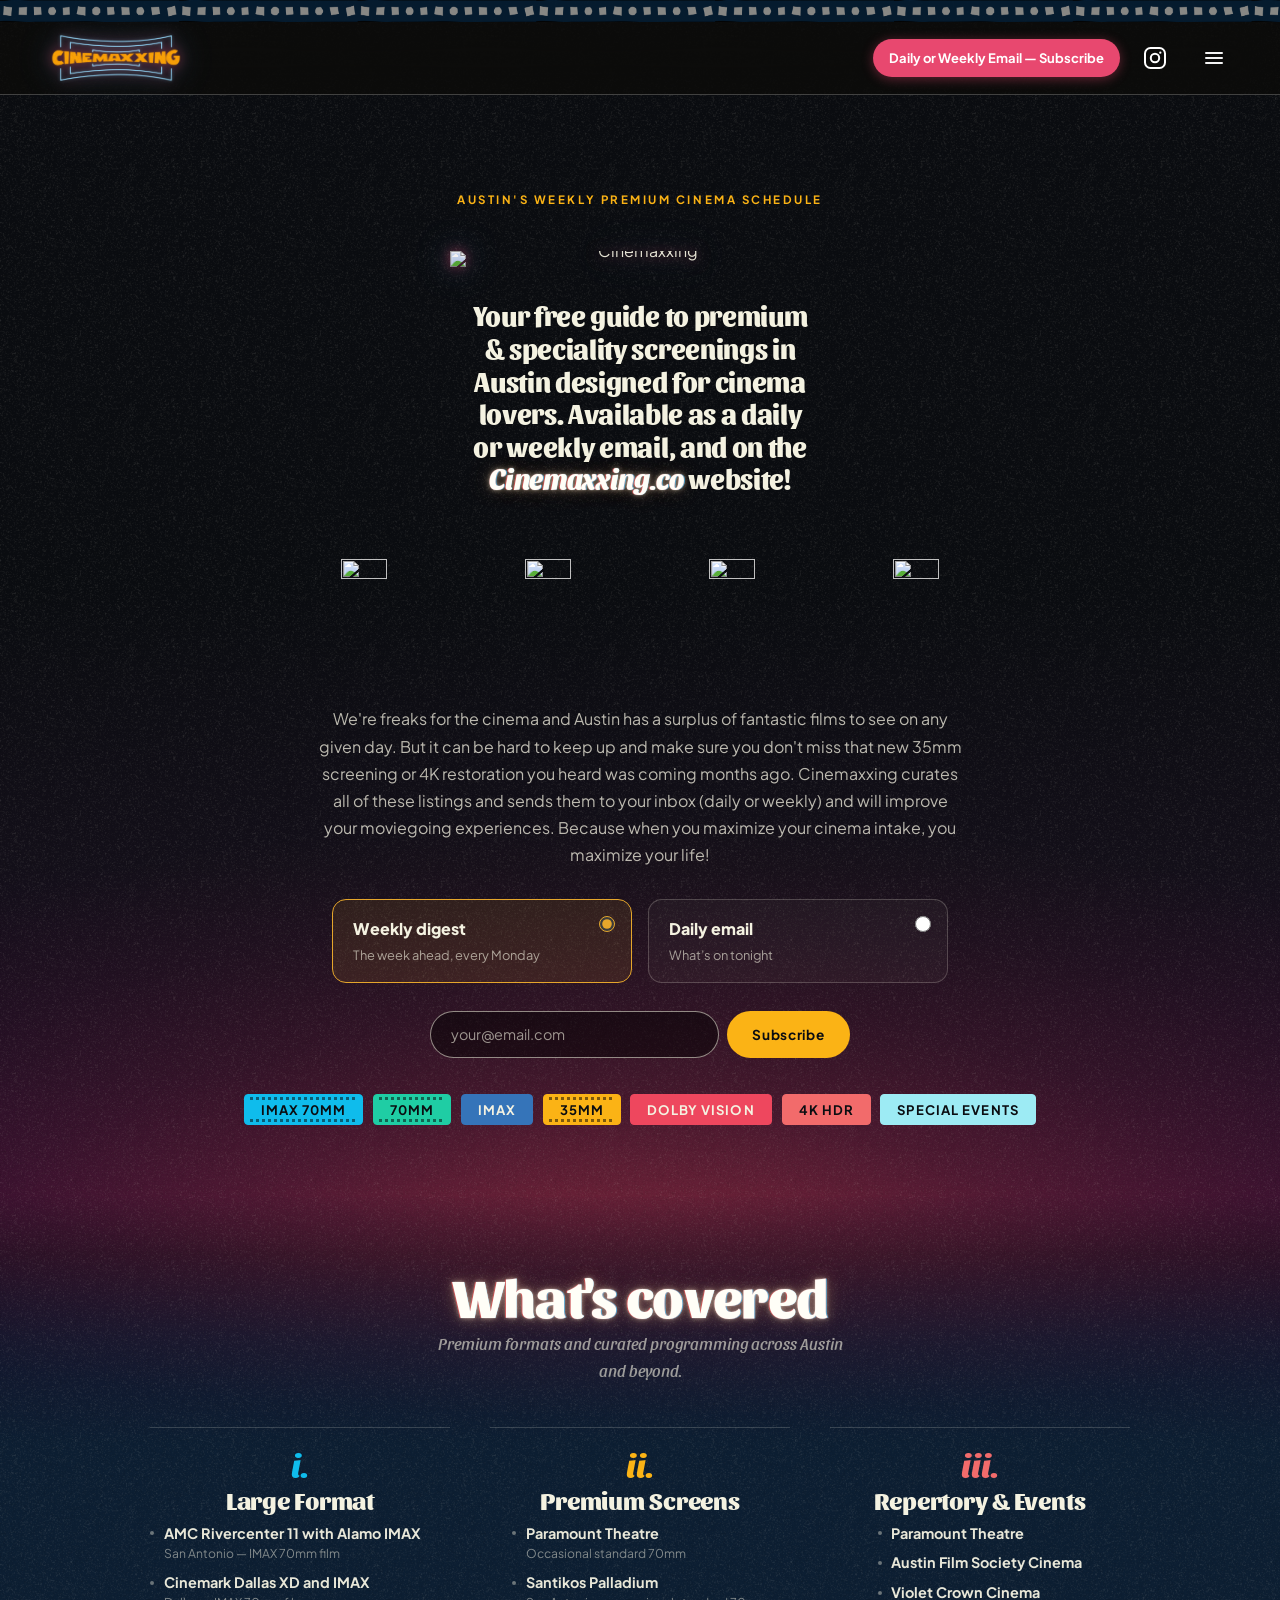
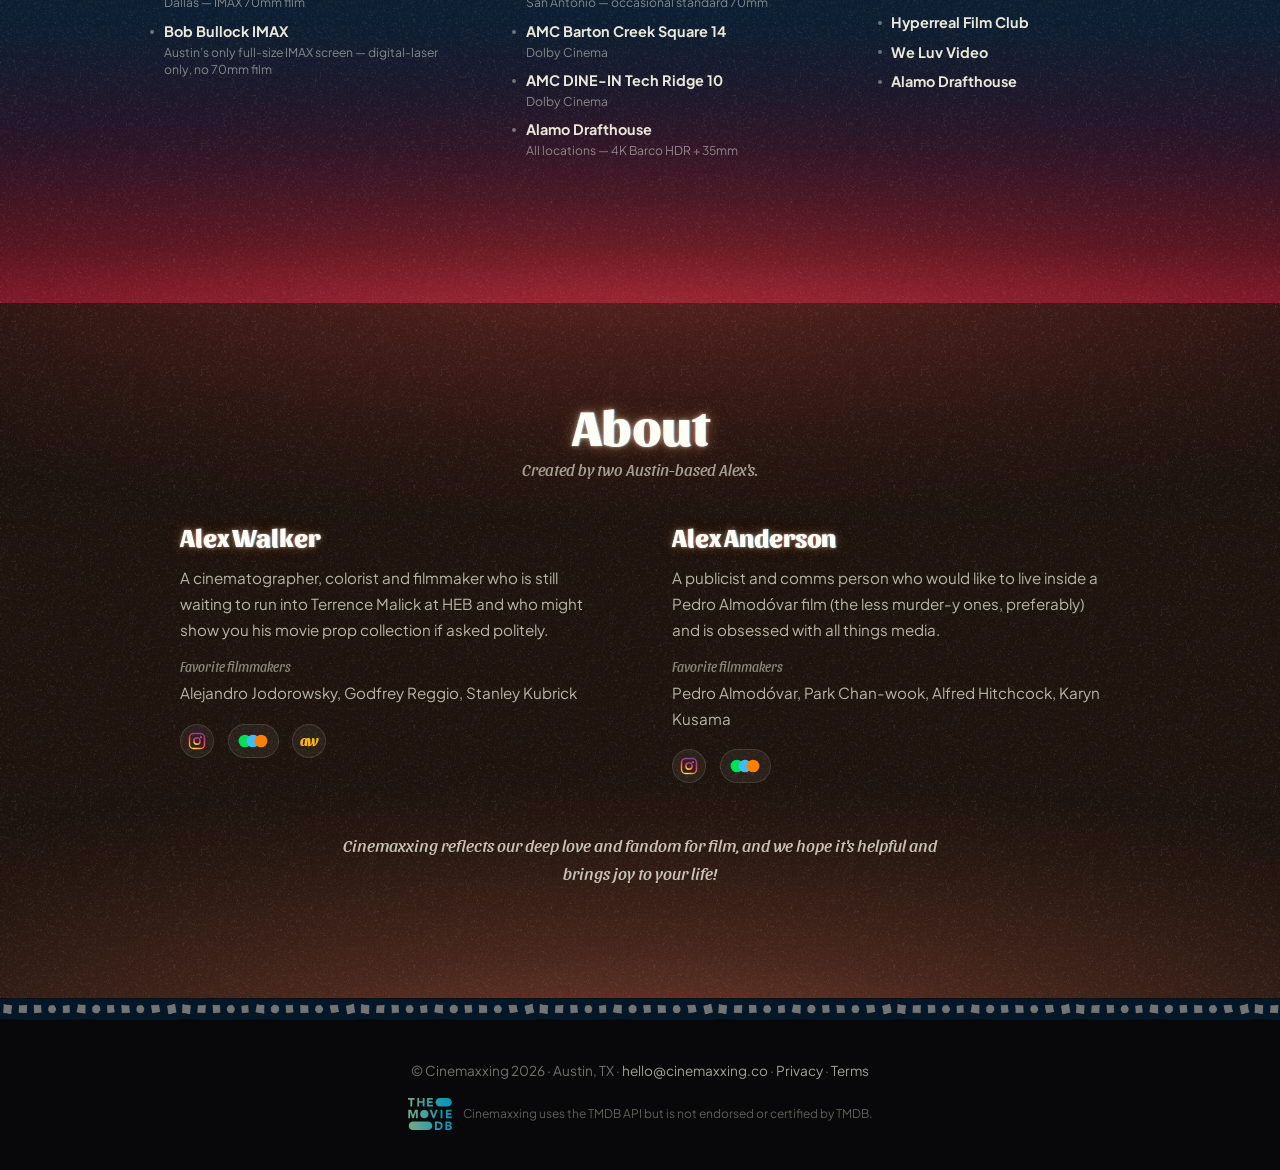
==== commit fb24c9bc: "Auto-publish cinemaxxing site (37 files)" ====
--- a/about/index.html
+++ b/about/index.html
@@ -11,34 +11,34 @@
   <meta name="description" content="What Cinemaxxing is, what we cover, how it works, and how to get the email.">
   <link rel="canonical" href="https://cinemaxxing.co/about/">
   <meta name="theme-color" content="#0b0b0b">
-  <script type="application/ld+json">{"@context":"https://schema.org","@graph":[{"@type":"WebSite","@id":"https://cinemaxxing.co/#website","url":"https://cinemaxxing.co/","name":"Cinemaxxing","description":"Austin premium-format & repertory movie showtimes — IMAX, 70mm, 35mm film prints, Dolby — curated daily.","inLanguage":"en-US","publisher":{"@id":"https://cinemaxxing.co/#org"}},{"@type":"Organization","@id":"https://cinemaxxing.co/#org","name":"Cinemaxxing","url":"https://cinemaxxing.co/","logo":"https://alexwalker.co/img/cinemaxxing-icon.png","email":"hello@cinemaxxing.co","description":"Cinemaxxing curates Austin's premium-format and repertory cinema showtimes — IMAX, 70mm, 35mm film prints, Dolby Cinema, 4K and repertory — and sends them as a free daily or weekly email.","areaServed":{"@type":"City","name":"Austin, Texas"}}]}</script>
+  <script type="application/ld+json">{"@context":"https://schema.org","@graph":[{"@type":"WebSite","@id":"https://cinemaxxing.co/#website","url":"https://cinemaxxing.co/","name":"Cinemaxxing","description":"Austin premium-format & repertory movie showtimes — IMAX, 70mm, 35mm film prints, Dolby — curated daily.","inLanguage":"en-US","publisher":{"@id":"https://cinemaxxing.co/#org"}},{"@type":"Organization","@id":"https://cinemaxxing.co/#org","name":"Cinemaxxing","url":"https://cinemaxxing.co/","logo":"https://cinemaxxing.co/s/img/cinemaxxing-icon.png","email":"hello@cinemaxxing.co","description":"Cinemaxxing curates Austin's premium-format and repertory cinema showtimes — IMAX, 70mm, 35mm film prints, Dolby Cinema, 4K and repertory — and sends them as a free daily or weekly email.","areaServed":{"@type":"City","name":"Austin, Texas"}}]}</script>
   <meta property="og:type" content="website">
   <meta property="og:site_name" content="Cinemaxxing">
   <meta property="og:title" content="Who are we?? — Austin&#39;s film-format obsessives | Cinemaxxing">
   <meta property="og:description" content="What Cinemaxxing is, what we cover, how it works, and how to get the email.">
   <meta property="og:url" content="https://cinemaxxing.co/about/">
-  <meta property="og:image" content="https://cinemaxxing.co/s/og-image.png?v=87a37184">
+  <meta property="og:image" content="https://cinemaxxing.co/s/og-image.png?v=cc21b798">
   <meta property="og:image:width" content="1200">
   <meta property="og:image:height" content="630">
   <meta property="og:image:alt" content="Cinemaxxing — this week's Austin screenings, by format">
   <meta name="twitter:card" content="summary_large_image">
-  <meta name="twitter:image" content="https://cinemaxxing.co/s/og-image.png?v=87a37184">
+  <meta name="twitter:image" content="https://cinemaxxing.co/s/og-image.png?v=cc21b798">
   <meta name="twitter:title" content="Who are we?? — Austin&#39;s film-format obsessives | Cinemaxxing">
   <meta name="twitter:description" content="What Cinemaxxing is, what we cover, how it works, and how to get the email.">
   <link rel="icon" type="image/png" href="/s/cinemaxxing-icon-rounded.png?v=3">
   <link rel="shortcut icon" type="image/png" href="/s/cinemaxxing-icon-rounded.png?v=3">
   <link rel="apple-touch-icon" href="/s/cinemaxxing-icon.png?v=3">
   <meta name="apple-mobile-web-app-title" content="Cinemaxxing">
-  <link rel="stylesheet" href="/s/fonts.css?v=87a37184">
-  <link rel="stylesheet" href="/s/app.css?v=87a37184">
-<link rel="stylesheet" href="/s/cinemaxxing-orig.css?v=87a37184">
+  <link rel="stylesheet" href="/s/fonts.css?v=cc21b798">
+  <link rel="stylesheet" href="/s/app.css?v=cc21b798">
+<link rel="stylesheet" href="/s/cinemaxxing-orig.css?v=cc21b798">
 </head>
 <body>
   <div class="sprockets sprockets-top" aria-hidden="true"></div>
   <!-- Title bar: full-height marquee logo · format scoreboard fills next to it · secondary nav -->
   <header class="titlebar">
     <div class="titlebar-row">
-      <a class="brand" href="/" aria-label="Cinemaxxing"><img class="brand-img" src="/s/cinemaxxing-logo.png?v=87a37184" alt="Cinemaxxing"></a>
+      <a class="brand" href="/" aria-label="Cinemaxxing"><img class="brand-img" src="/s/cinemaxxing-logo.png?v=cc21b798" alt="Cinemaxxing"></a>
       <nav class="topnav-sec" aria-label="More">
         <a href="/" class="tnav tnav-back">← Back to schedule</a>
       </nav>
@@ -74,13 +74,13 @@
   <div class="grain"></div>
   <div class="inner">
     <p class="eyebrow">Austin's Weekly Premium Cinema Schedule</p>
-    <span class="cmx-logo"><img src="https://alexwalker.co/img/cinemaxxing-logo.png" alt="Cinemaxxing"></span>
+    <span class="cmx-logo"><img src="https://cinemaxxing.co/s/img/cinemaxxing-logo.png" alt="Cinemaxxing"></span>
     <h1>Your free guide to premium &amp; speciality screenings in Austin designed for cinema lovers. Available as a daily or weekly email, and on the <i>Cinemaxxing.co</i> website!</h1>
     <div class="hero-stills">
-      <img src="https://alexwalker.co/img/cinemaxxing-still-1.jpg" alt="" loading="lazy" width="780"  height="332">
-      <img src="https://alexwalker.co/img/cinemaxxing-still-4.jpg" alt="" loading="lazy" width="2420" height="1030">
-      <img src="https://alexwalker.co/img/cinemaxxing-still-3.jpg" alt="" loading="lazy" width="1400" height="596">
-      <img src="https://alexwalker.co/img/cinemaxxing-still-2.jpg" alt="" loading="lazy" width="1415" height="602">
+      <img src="https://cinemaxxing.co/s/img/cinemaxxing-still-1.jpg" alt="" loading="lazy" width="780"  height="332">
+      <img src="https://cinemaxxing.co/s/img/cinemaxxing-still-4.jpg" alt="" loading="lazy" width="2420" height="1030">
+      <img src="https://cinemaxxing.co/s/img/cinemaxxing-still-3.jpg" alt="" loading="lazy" width="1400" height="596">
+      <img src="https://cinemaxxing.co/s/img/cinemaxxing-still-2.jpg" alt="" loading="lazy" width="1415" height="602">
     </div>
     <p class="hero-sub">We're freaks for the cinema and Austin has a surplus of fantastic films to see on any given day. But it can be hard to keep up and make sure you don't miss that new 35mm screening or 4K restoration you heard was coming months ago. Cinemaxxing curates all of these listings and sends them to your inbox (daily or weekly) and will improve your moviegoing experiences. Because when you maximize your cinema intake, you maximize your life!</p>
     <div class="form-block" id="subscribe">
@@ -428,11 +428,11 @@
   </main>
 
 
-  <script src="/s/app.js?v=87a37184" defer></script>
+  <script src="/s/app.js?v=cc21b798" defer></script>
   <div id="glass-wrapper"></div>
-  <script defer src="/s/glass/container.js?v=87a37184"></script>
-  <script defer src="/s/glass/button.js?v=87a37184"></script>
-  <script defer src="/s/glass/glass-return-to-top.js?v=87a37184"></script>
+  <script defer src="/s/glass/container.js?v=cc21b798"></script>
+  <script defer src="/s/glass/button.js?v=cc21b798"></script>
+  <script defer src="/s/glass/glass-return-to-top.js?v=cc21b798"></script>
   <!-- Anonymous first-party pageview pixel -> cinemaxxing visitor stats. Per-page path baked in at
        build time; tagged s=cinemaxxing so the backend never confuses it with alexwalker.co pings. -->
   <img src="/p.gif?s=cinemaxxing&p=/about/"
--- a/s/app.css
+++ b/s/app.css
@@ -42,7 +42,7 @@
 }
 /* The real analog film-grain from the original landing, as a fixed full-page overlay. */
 body::before { content: ""; position: fixed; inset: 0; z-index: 0; pointer-events: none;
-  background-image: url("https://alexwalker.co/img/cinemaxxing-grain.png");
+  background-image: url("img/cinemaxxing-grain.png");
   background-size: 240px 240px; background-repeat: repeat; opacity: 0.22; }
 .titlebar, .sectionbar, .wrap, .sprockets, .foot { position: relative; z-index: 1; }
 h1, h2, h3 { font-family: "Sansita", Georgia, serif; line-height: 1.1; text-wrap: balance; margin: 0; }
@@ -50,7 +50,7 @@
 
 /* ── Sprockets (film perforation strips top & bottom) ─────────────────────────── */
 .sprockets { height: 22px; background-color: #060606;
-  background-image: url("https://alexwalker.co/img/cinemaxxing-perf-strip.png");
+  background-image: url("img/cinemaxxing-perf-strip.png");
   background-size: auto 22px; background-repeat: repeat-x; background-position: left center;
   filter: brightness(0.6) saturate(0.85); opacity: 0.9; position: relative; z-index: 5; }
 
--- a/s/cinemaxxing-orig.css
+++ b/s/cinemaxxing-orig.css
@@ -40,7 +40,7 @@
 /* ─────── Perforation strip: seamlessly-tileable cropped asset ─────── */
 .reel{
   width:100%;height:22px;
-  background-image:url("https://alexwalker.co/img/cinemaxxing-perf-strip.png");
+  background-image:url("img/cinemaxxing-perf-strip.png");
   background-size:auto 22px;background-repeat:repeat-x;background-position:left center;
   position:relative;z-index:5;
   /* Dim the strip: brings down both the navy AND the cream perforation
@@ -56,7 +56,7 @@
    their own opaque colors. */
 .grain{
   position:absolute;inset:0;pointer-events:none;z-index:1;
-  background-image:url("https://alexwalker.co/img/cinemaxxing-grain.png");
+  background-image:url("img/cinemaxxing-grain.png");
   background-size:240px 240px;
   background-repeat:repeat;
   opacity:.22;
